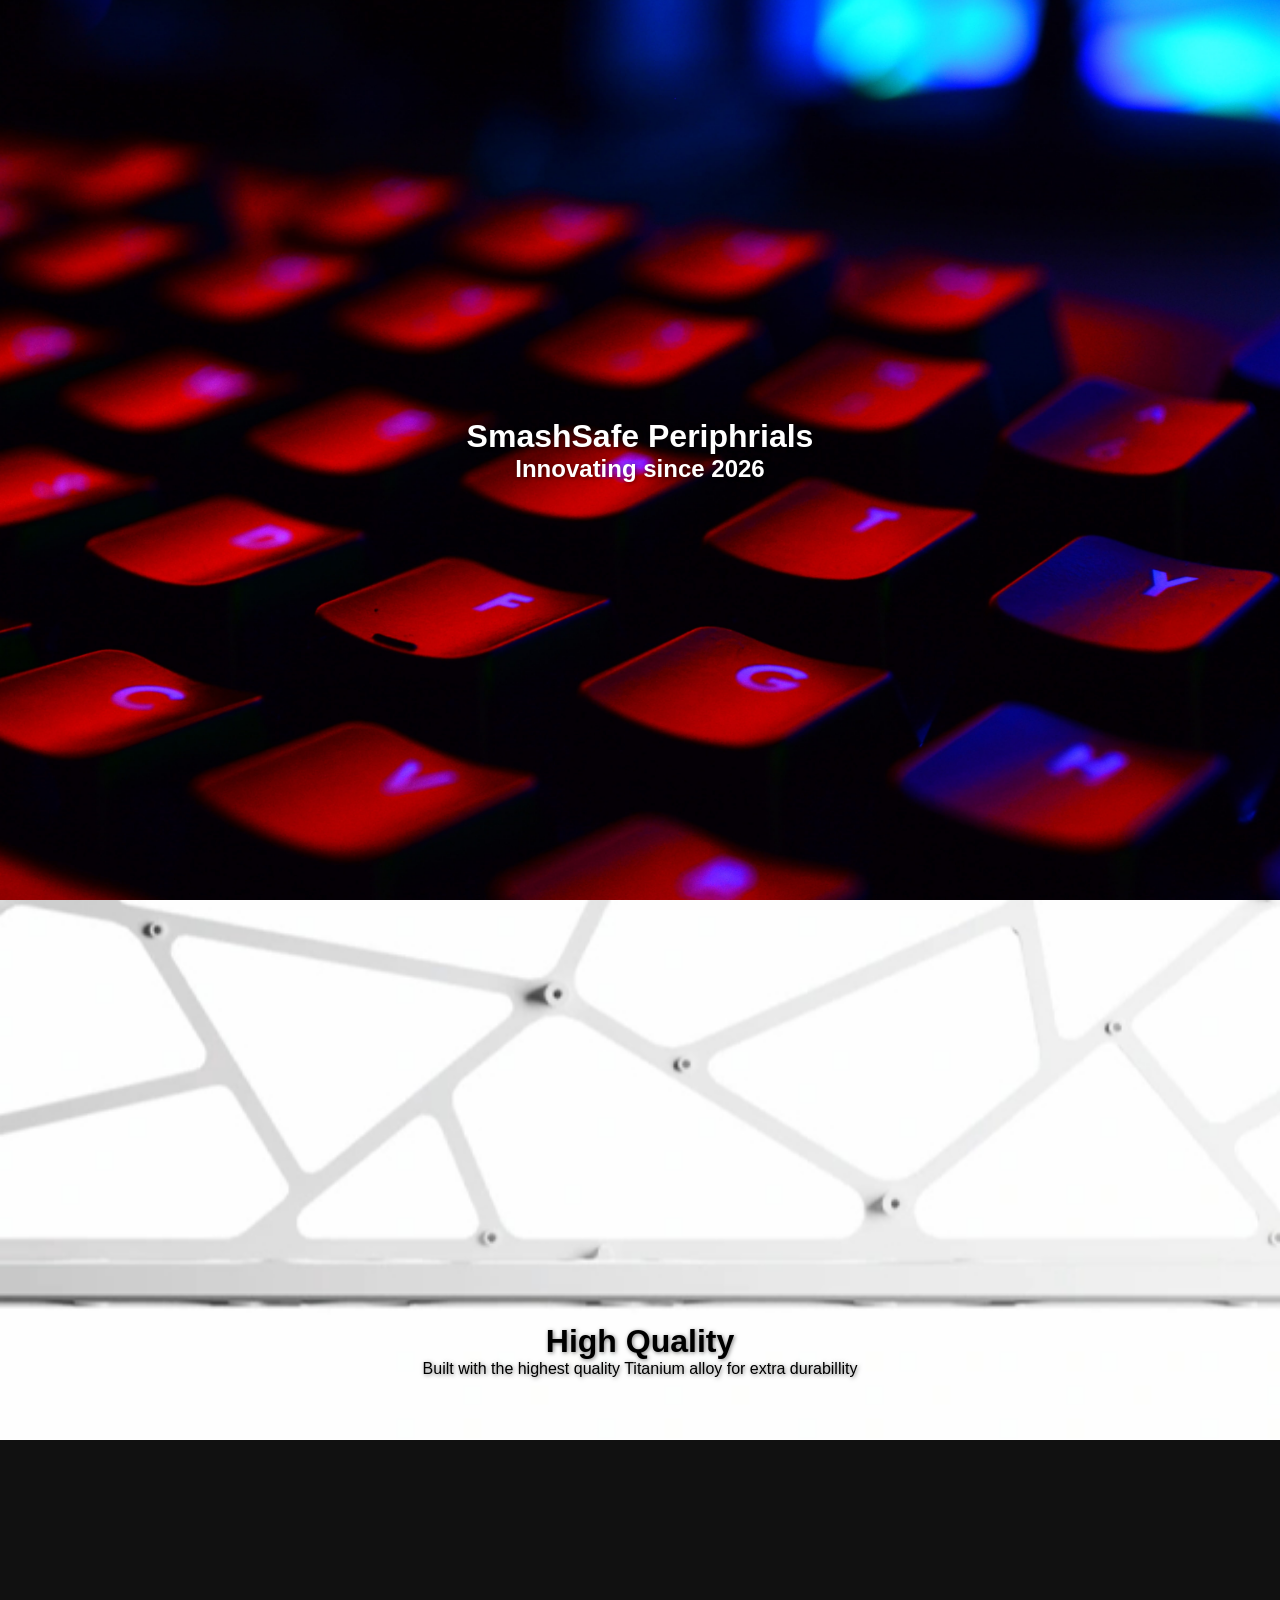
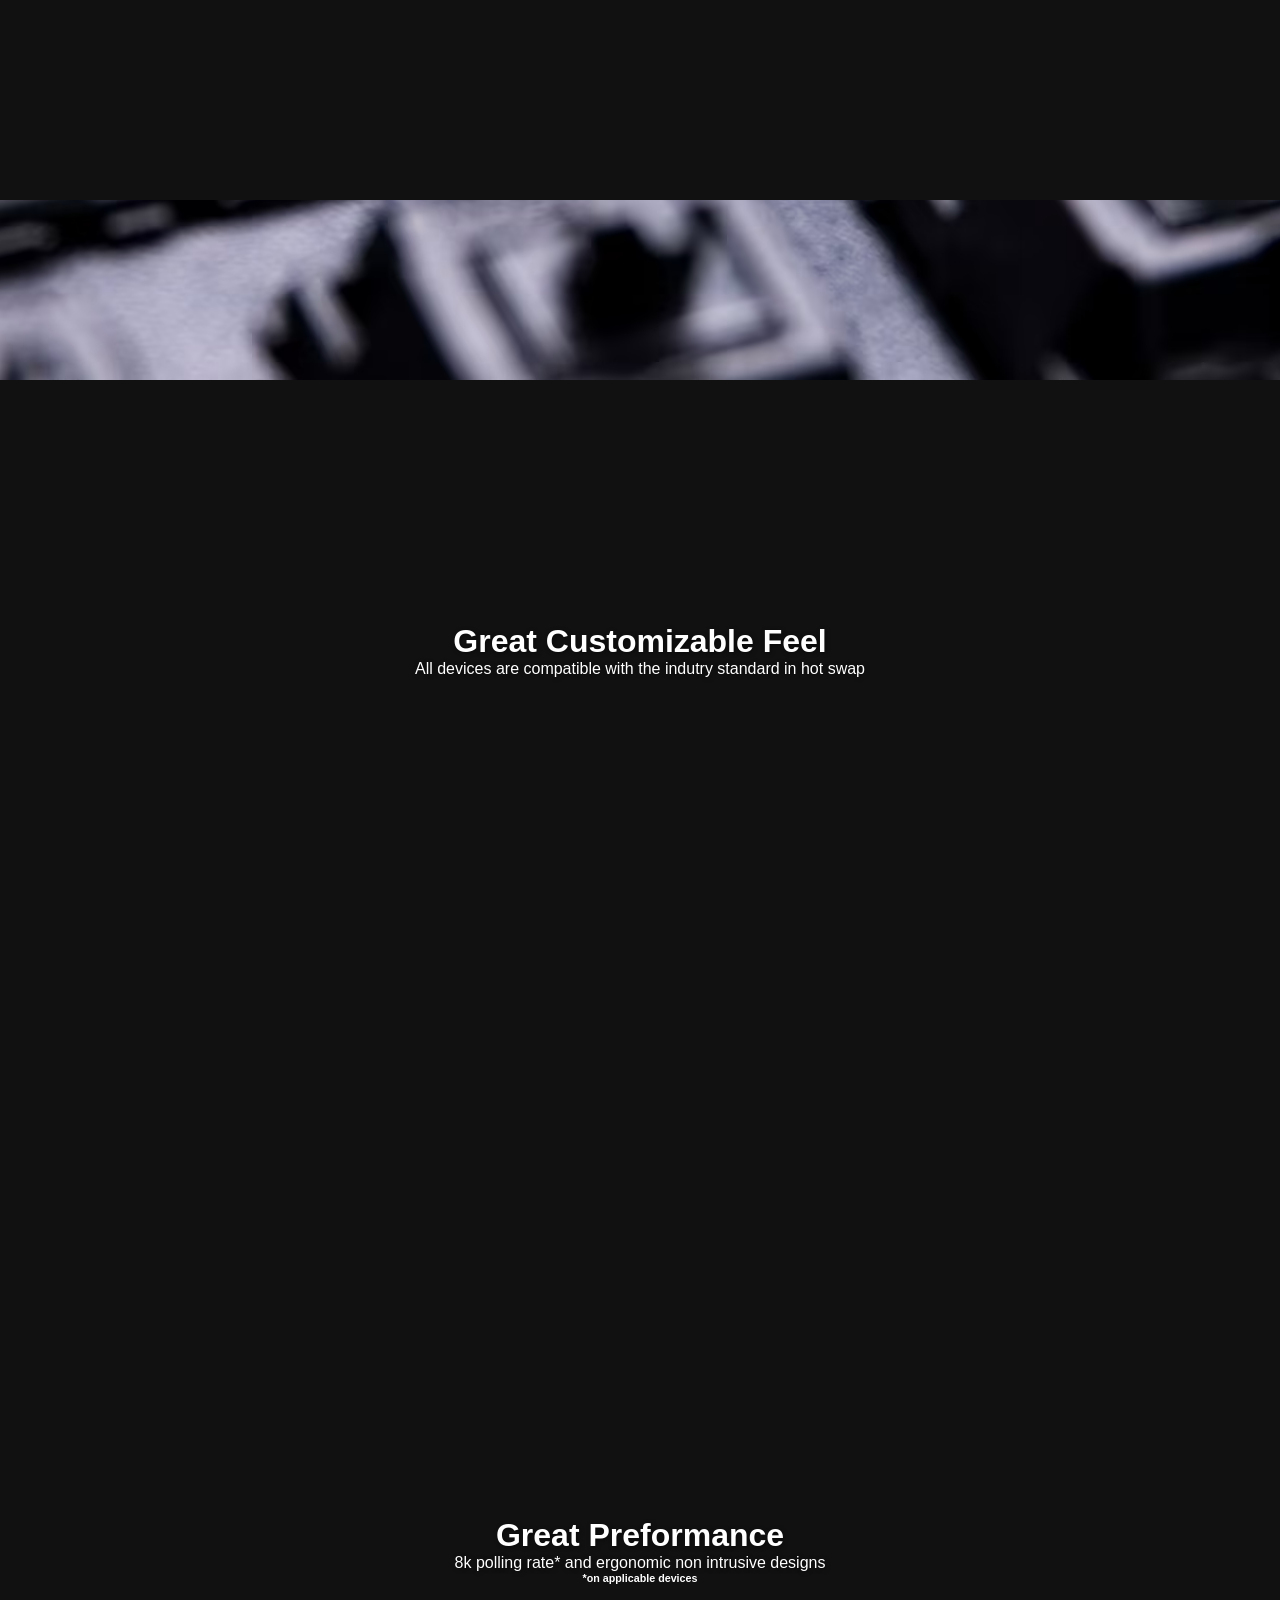
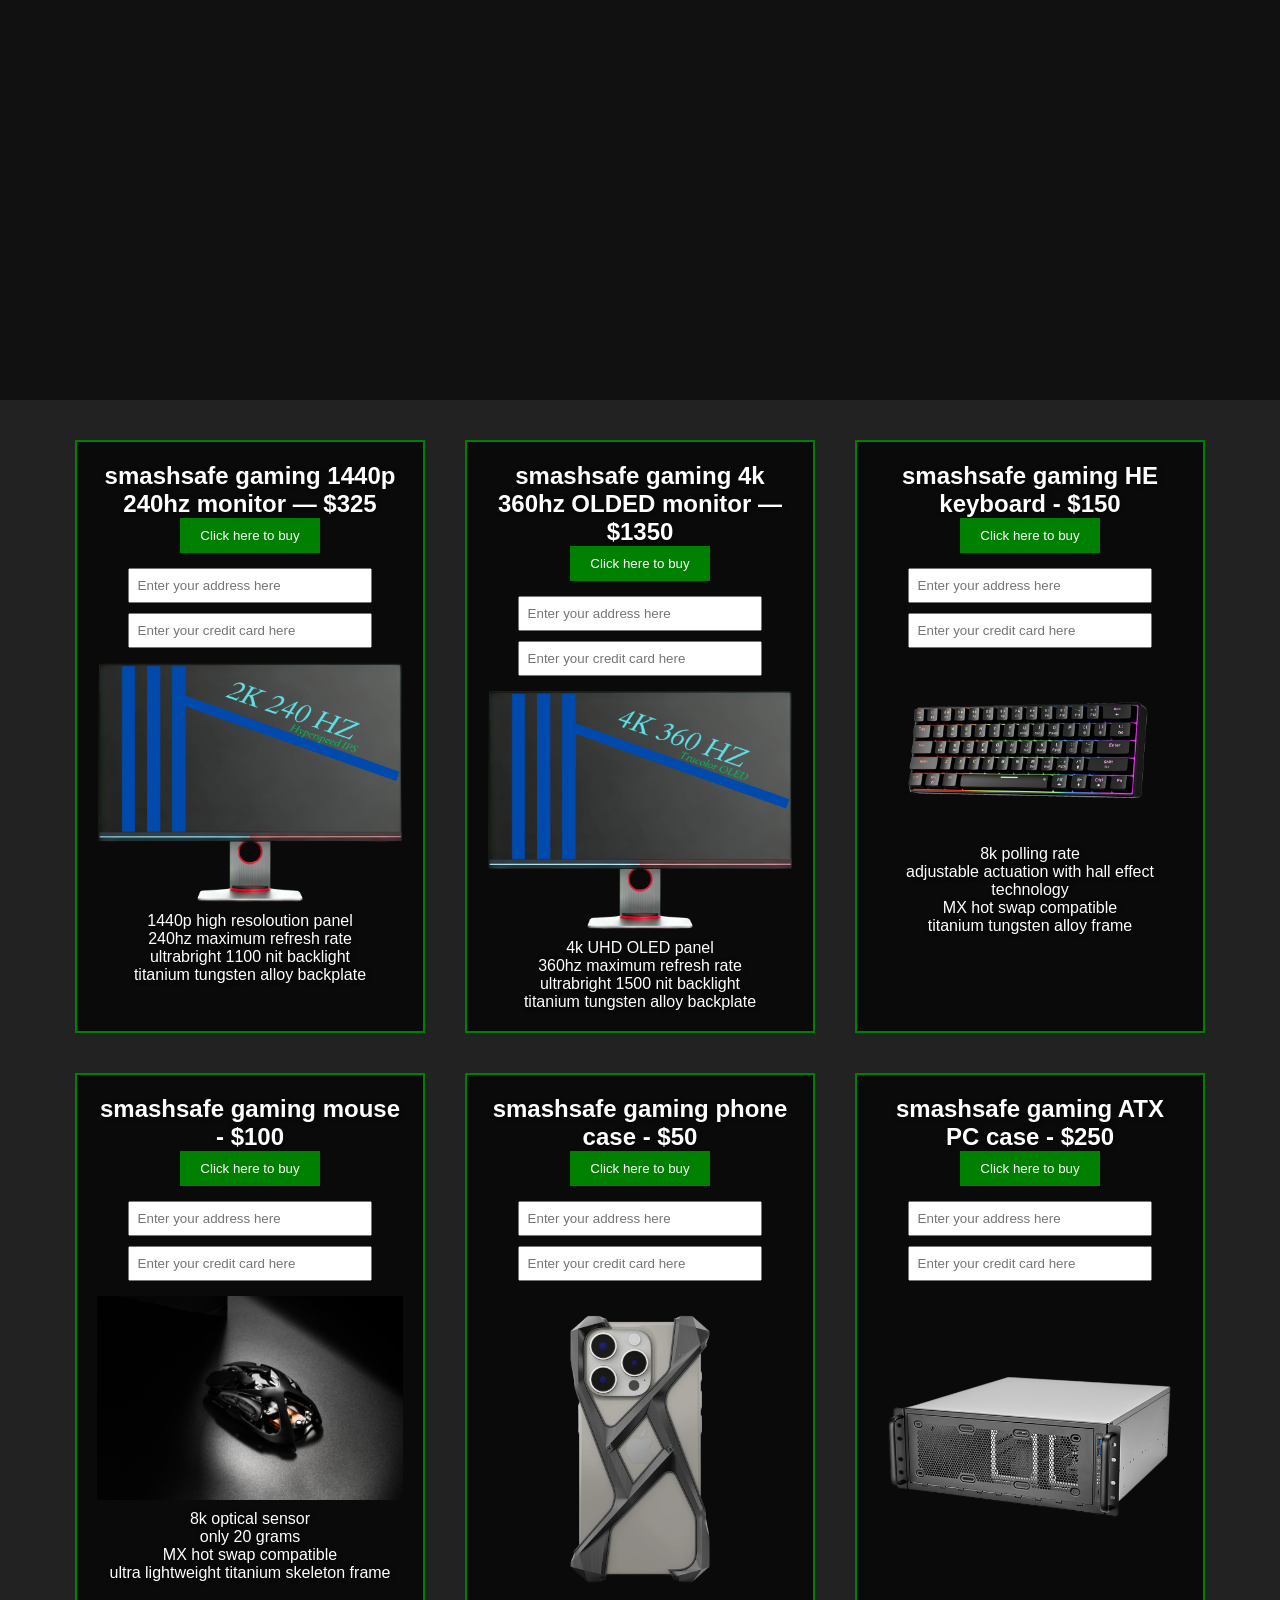
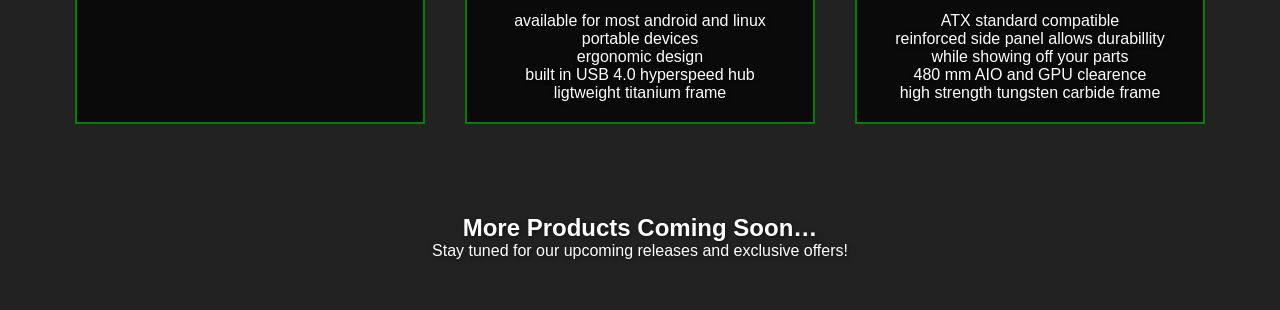
==== index.html @ a25f91a7 "move website to main" ====
<html>
<html lang="en">
<head>
  <meta charset="UTF-8">
  <meta name="viewport" content="width=device-width, initial-scale=1.0">
  <title>SmashSafe Periphrials</title>
  <link rel="stylesheet" href="stylesheet.css">
</head>
<body>

  <!-- Intro Section -->
  <div class="parallax bg1" data-speed="0.4">
    <h1>SmashSafe Periphrials</h1>
    <h2>Innovating since 2026</h2>
  </div>

  <!-- Middle Parallax Layer -->
  <div class="parallax bg2" data-speed="0.4">
    <h1 class="speed">High Quality</h1>
    <p class="speed">Built with the highest quality Titanium alloy for extra durabillity</p>
  </div>
  <div class="parallax bg3" data-speed="0.4">
    <h1 class="green">Great Customizable Feel</h1>
    <p class="green">All devices are compatible with the indutry standard in hot swap</p>
  </div>
  <div class="parallax bg4" data-speed="0.4">
    <h1 class="green">Great Preformance</h1>
    <p class="green">8k polling rate* and ergonomic non intrusive designs</p>
    <h6 class="green">*on applicable devices</h6>
  </div>

  <!-- Product Cards Section -->
  <div class="products-wrapper">
    <div class="product">
      <h2>smashsafe gaming 1440p 240hz monitor — $325</h2>
      <a href="#">
        <button>Click here to buy</button>
      </a><br>
      <input type="text" placeholder="Enter your address here"><br>
      <input type="text" placeholder="Enter your credit card here"><br>
      <img src="e0f89d12-fa2e-4b6e-a934-bc57de005247 (1).png" alt="monitor">
      <p>
        1440p high resoloution panel<br>
        240hz maximum refresh rate<br>
        ultrabright 1100 nit backlight<br>
        titanium tungsten alloy backplate
      </p>
    </div>

    <div class="product">
      <h2>smashsafe gaming 4k 360hz OLDED monitor — $1350</h2>
      <a href="#">
        <button>Click here to buy</button>
      </a><br>
      <input type="text" placeholder="Enter your address here"><br>
      <input type="text" placeholder="Enter your credit card here"><br>
      <img src="69695d6b-9a89-4113-b863-29df732ec796.png" alt="monitor">
      <p>
        4k UHD OLED panel<br>
        360hz maximum refresh rate<br>
        ultrabright 1500 nit backlight<br>
        titanium tungsten alloy backplate
      </p>
    </div>

    <div class="product">
      <h2>smashsafe gaming HE keyboard - $150</h2>
      <a href="#">
        <button>Click here to buy</button>
      </a><br>
      <input type="text" placeholder="Enter your address here"><br>
      <input type="text" placeholder="Enter your credit card here"><br>
      <img src="6575791d-fb83-4ca2-a5b5-edda501654f2.png" alt="keyboard">
      <p>
        8k polling rate<br>
        adjustable actuation with hall effect technology<br>
        MX hot swap compatible<br>
        titanium tungsten alloy frame
      </p>
    </div>
    <div class="product">
      <h2>smashsafe gaming mouse - $100</h2>
      <a href="#">
        <button>Click here to buy</button>
      </a><br>
      <input type="text" placeholder="Enter your address here"><br>
      <input type="text" placeholder="Enter your credit card here"><br>
      <img src="am-infinity-mouse_7.webp" alt="mouse">
      <p>
        8k optical sensor<br>
        only 20 grams<br>
        MX hot swap compatible<br>
        ultra lightweight titanium skeleton frame
      </p>
    </div>
    <div class="product">
      <h2>smashsafe gaming phone case - $50</h2>
      <a href="#">
        <button>Click here to buy</button>
      </a><br>
      <input type="text" placeholder="Enter your address here"><br>
      <input type="text" placeholder="Enter your credit card here"><br>
      <img src="777d0276-b127-4242-a1ee-704e768fcf4b.png" alt="phone case">
      <p>
        available for most android and linux portable devices<br>
        ergonomic design<br>
        built in USB 4.0 hyperspeed hub<br>
        ligtweight titanium frame
      </p>
    </div>
    <div class="product">
      <h2>smashsafe gaming ATX PC case - $250</h2>
      <a href="#">
        <button>Click here to buy</button>
      </a><br>
      <input type="text" placeholder="Enter your address here"><br>
      <input type="text" placeholder="Enter your credit card here"><br>
      <img src="8b530ed6-d1a0-4854-b948-4233c92fcc36.png" alt="pc case">
      <p>
        ATX standard compatible<br>
        reinforced side panel allows durabillity while showing off your parts<br>
        480 mm AIO and GPU clearence<br>
        high strength tungsten carbide frame
      </p>
    </div>
  </div>

  <!-- Extra Content Section -->
  <div class="content">
    <h2>More Products Coming Soon…</h2>
    <p>Stay tuned for our upcoming releases and exclusive offers!</p>
  </div>


  <script>
    // True parallax scroll effect
    const parallaxSections = document.querySelectorAll('.parallax');

    window.addEventListener('scroll', () => {
      const scrollTop = window.pageYOffset;

      parallaxSections.forEach(section => {
        // Read speed from data-speed attribute
        const speed = parseFloat(section.dataset.speed);
        // Distance scrolled relative to top of the section
        const offsetTop = section.offsetTop;
        const yPos = (scrollTop - offsetTop) * speed;

        section.style.backgroundPosition = `center ${yPos}px`;
      });
    });
  </script>
</body>
</html>
---- stylesheet.css ----
* {
  margin: 0;
  padding: 0;
  box-sizing: border-box;
}

body {
  font-family: Arial, sans-serif;
  color: white;
  background: #111;
  text-align: center;
}
    
.speed{
  color: black;
}
.green{
  color: white;
}

h1, h2, h3, p {
  text-shadow: 1px 1px 4px rgba(0,0,0,0.5);
}

/* Parallax sections (we will animate background-position with JS) */
.parallax {
  height: 100vh;
  background-size: cover;
  background-repeat: no-repeat;
  background-position: center 0;
  display: flex;
  justify-content: center;
  align-items: center;
  flex-direction: column;
}

.bg1 {
  background-image: url('piqsels.com-id-fepkk.jpg');
}
.bg2 {
  background-image: url('60.webp');
}
.bg3 {
  background-image: url('hotswap-DSC04818_qsrsrv_lnp7ni.avif');
}
.bg4{
    background-image: url('polling_rate_9184aae8-fa2e-46e7-a3bf-3e341dbf48ae.webp')
}

   

/* Product boxes */
.products-wrapper {
    display: flex;
    flex-wrap: wrap;
    justify-content: center;
    padding: 20px;
    background: #222;
}

.product {
    background: rgba(0,0,0,0.7);
    border: 2px solid green;
    padding: 20px;
    margin: 20px;
    max-width: 350px;
    text-align: center;
    flex: 1 1 300px;
}

.product img {
    width: 100%;
    height: auto;
    margin: 10px 0;
}

input {
    padding: 8px;
    margin: 5px 0;
    width: 80%;
}

button {
    background: green;
    color: white;
    padding: 10px 20px;
    border: none;
    cursor: pointer;
    margin-bottom: 10px;
}

button:hover {
    background: #0a0;
}

/* Normal content section */
.content {
    background: #222;
    padding: 50px 20px;
}
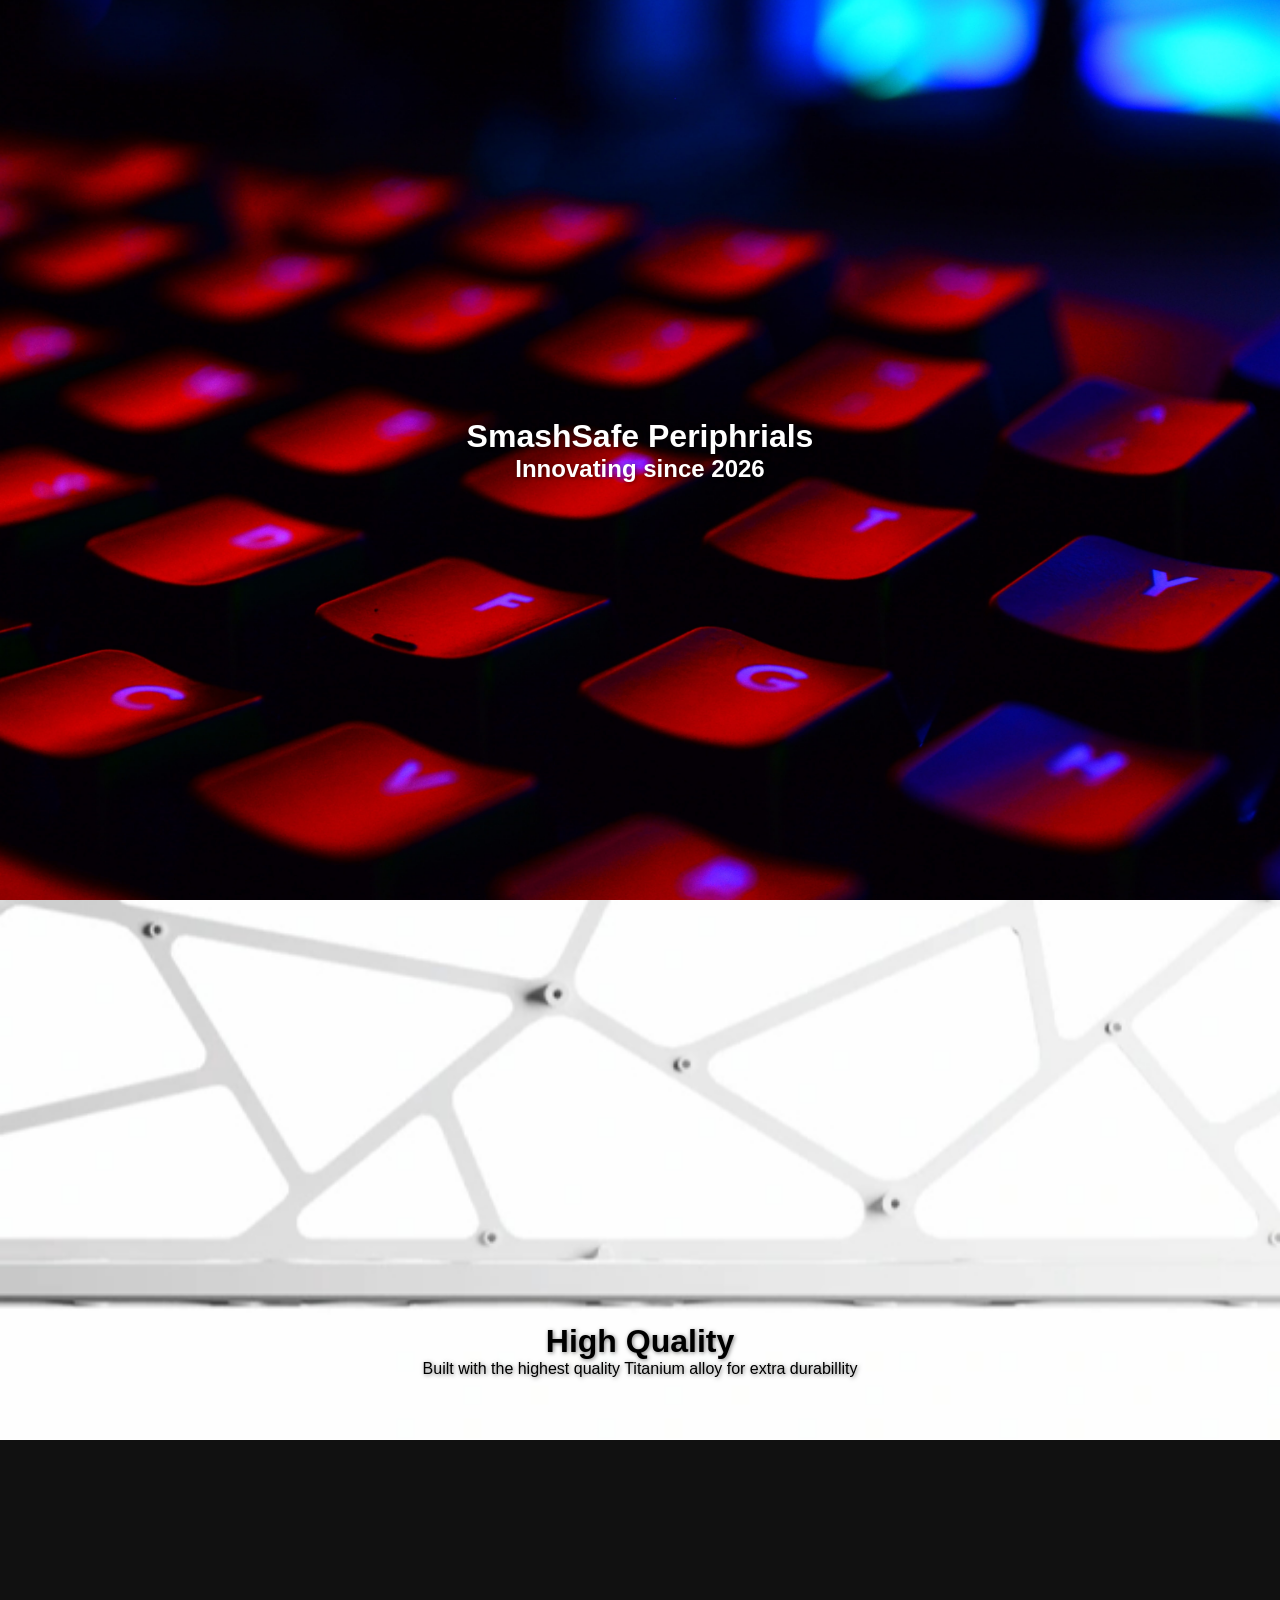
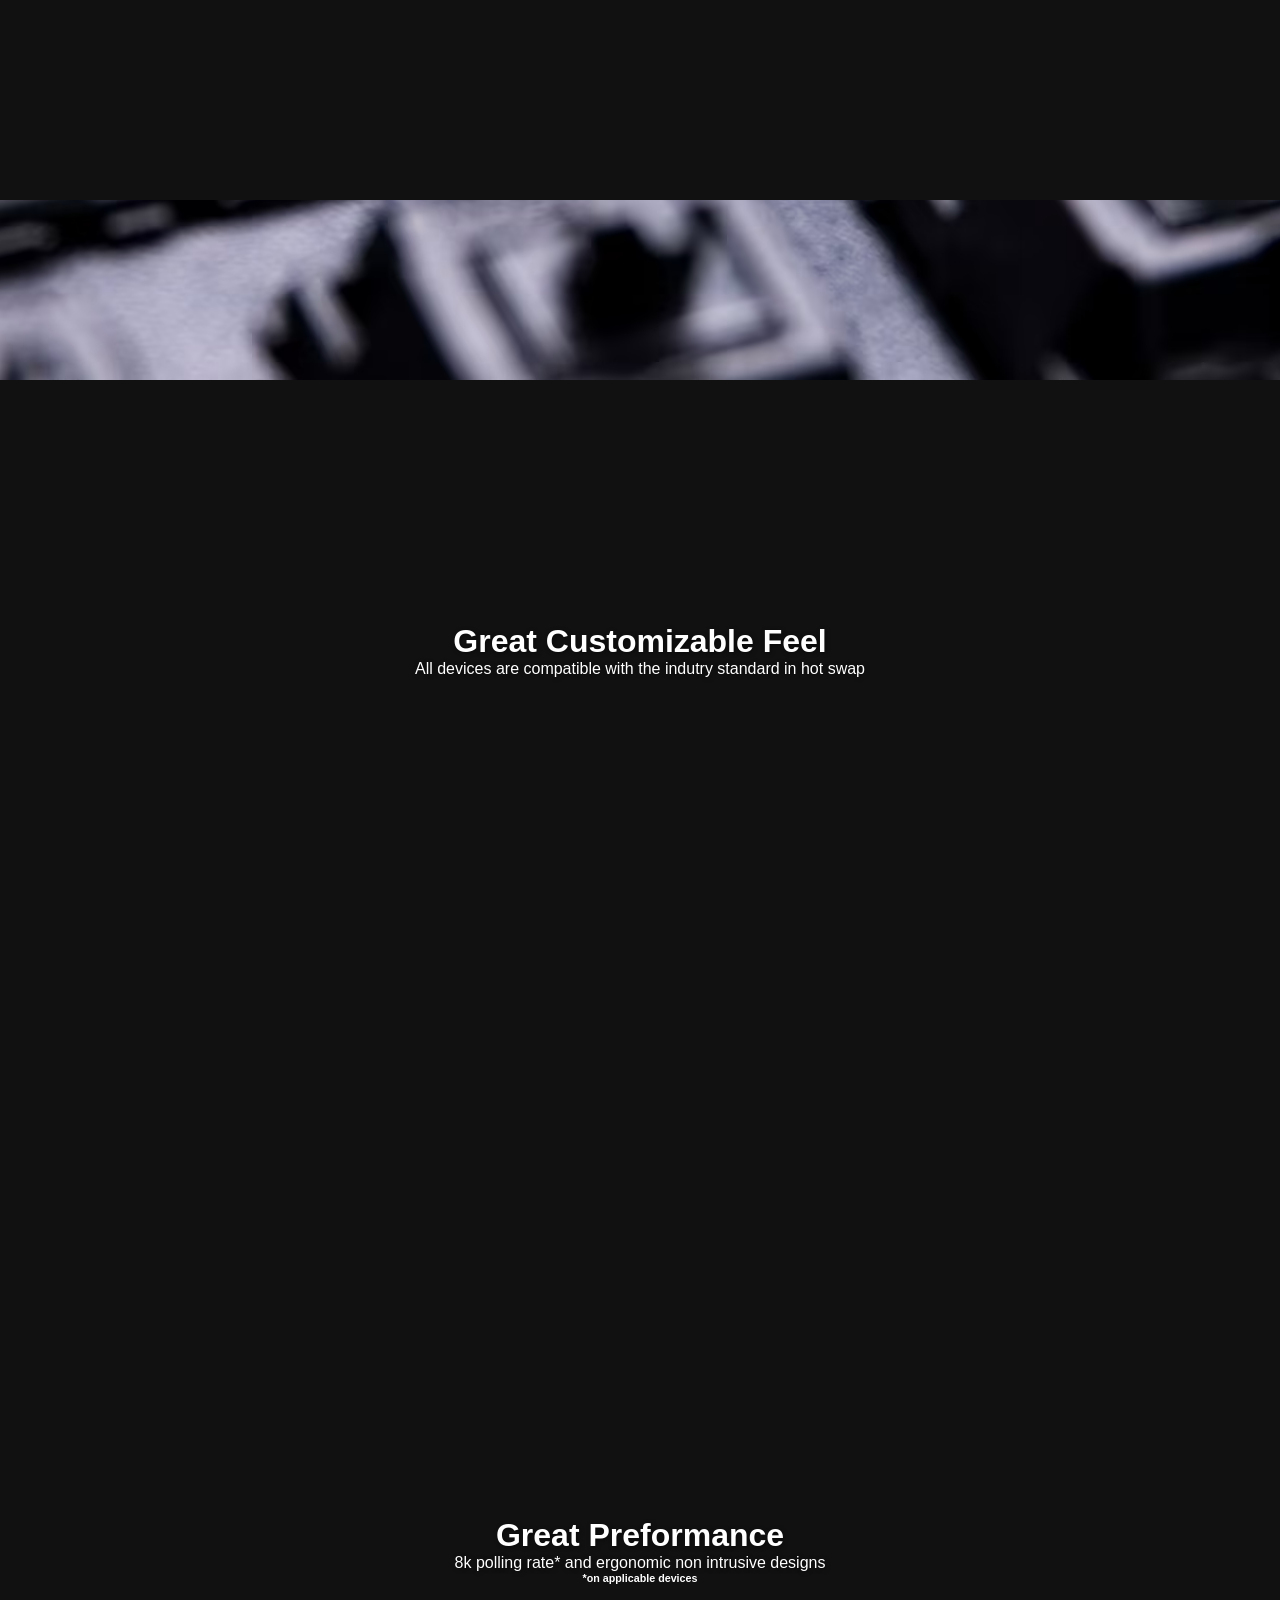
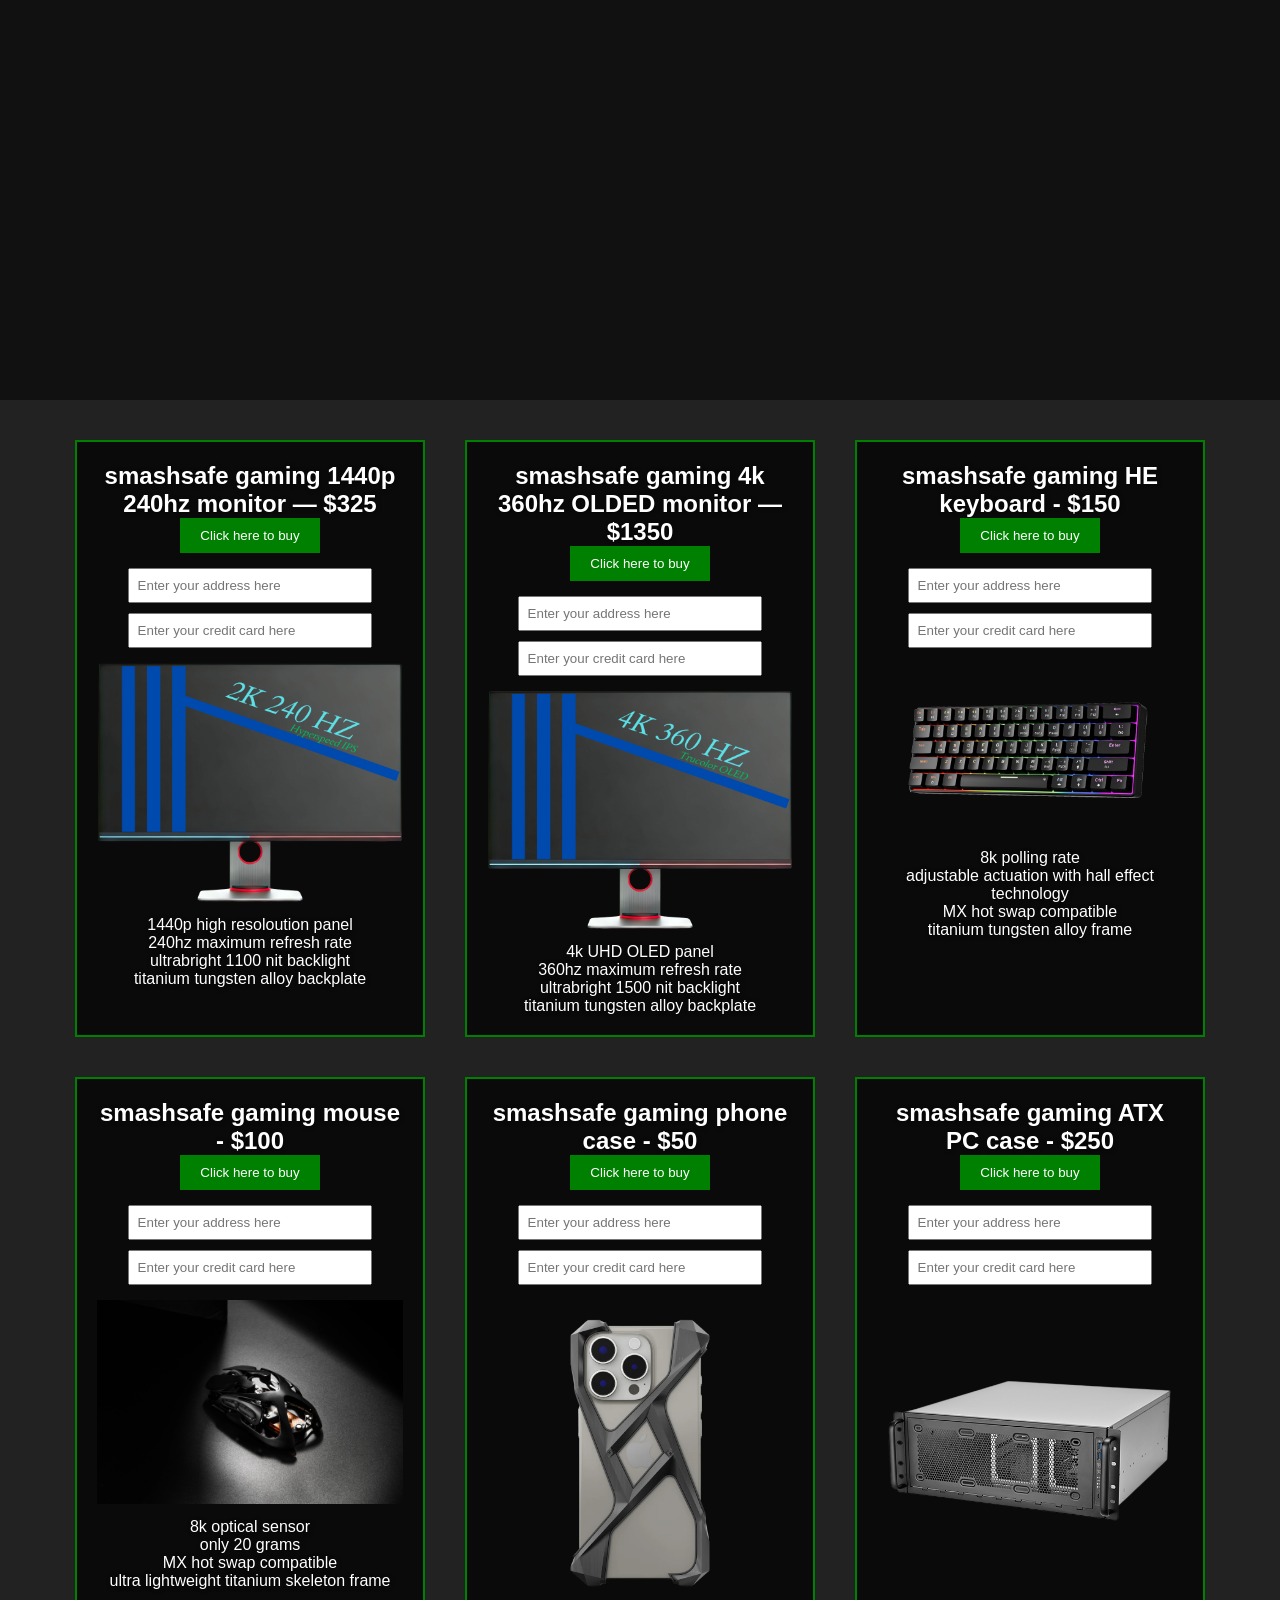
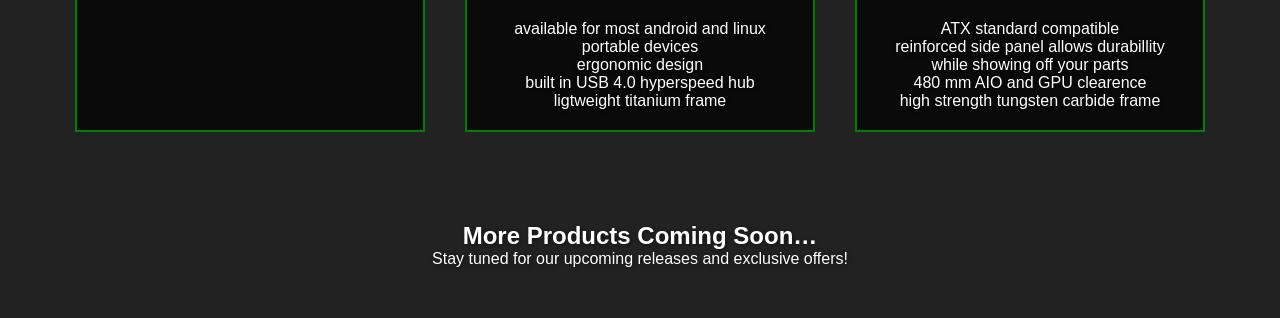
==== commit a735c5d4: "Co-authored-by: amairica <amairica@users.noreply.github.com>" ====
--- a/index.html
+++ b/index.html
@@ -1,4 +1,4 @@
-<html>
+<!DOCTYPE html>
 <html lang="en">
 <head>
   <meta charset="UTF-8">
@@ -7,7 +7,7 @@
   <link rel="stylesheet" href="stylesheet.css">
 </head>
 <body>
-
+  <!-- hello -->
   <!-- Intro Section -->
   <div class="parallax bg1" data-speed="0.4">
     <h1>SmashSafe Periphrials</h1>
@@ -29,101 +29,104 @@
     <h6 class="green">*on applicable devices</h6>
   </div>
 
-  <!-- Product Cards Section -->
   <div class="products-wrapper">
     <div class="product">
       <h2>smashsafe gaming 1440p 240hz monitor — $325</h2>
-      <a href="#">
-        <button>Click here to buy</button>
-      </a><br>
-      <input type="text" placeholder="Enter your address here"><br>
-      <input type="text" placeholder="Enter your credit card here"><br>
-      <img src="e0f89d12-fa2e-4b6e-a934-bc57de005247 (1).png" alt="monitor">
-      <p>
+      <a href="purchase.html?product=1440p-monitor&price=325">
+       <button>Click here to buy</button>
+    </a><br>
+    <input type="text" placeholder="Enter your address here"><br>
+    <input type="text" placeholder="Enter your credit card here"><br>
+    <img src="e0f89d12-fa2e-4b6e-a934-bc57de005247 (1).png" alt="monitor">
+    <p>
         1440p high resoloution panel<br>
         240hz maximum refresh rate<br>
         ultrabright 1100 nit backlight<br>
         titanium tungsten alloy backplate
       </p>
-    </div>
+  </div>
 
-    <div class="product">
-      <h2>smashsafe gaming 4k 360hz OLDED monitor — $1350</h2>
-      <a href="#">
-        <button>Click here to buy</button>
-      </a><br>
-      <input type="text" placeholder="Enter your address here"><br>
-      <input type="text" placeholder="Enter your credit card here"><br>
-      <img src="69695d6b-9a89-4113-b863-29df732ec796.png" alt="monitor">
-      <p>
-        4k UHD OLED panel<br>
-        360hz maximum refresh rate<br>
-        ultrabright 1500 nit backlight<br>
-        titanium tungsten alloy backplate
-      </p>
-    </div>
+  <div class="product">
+    <h2>smashsafe gaming 4k 360hz OLDED monitor — $1350</h2>
+    <a href="purchase.html?product=4k-oled&price=1350">
+      <button>Click here to buy</button>
+    </a><br>
+    <input type="text" placeholder="Enter your address here"><br>
+    <input type="text" placeholder="Enter your credit card here"><br>
+    <img src="69695d6b-9a89-4113-b863-29df732ec796.png" alt="monitor">
+    <p>
+      4k UHD OLED panel<br>
+      360hz maximum refresh rate<br>
+      ultrabright 1500 nit backlight<br>
+      titanium tungsten alloy backplate
+    </p>
+  </div>
 
-    <div class="product">
-      <h2>smashsafe gaming HE keyboard - $150</h2>
-      <a href="#">
-        <button>Click here to buy</button>
-      </a><br>
-      <input type="text" placeholder="Enter your address here"><br>
-      <input type="text" placeholder="Enter your credit card here"><br>
-      <img src="6575791d-fb83-4ca2-a5b5-edda501654f2.png" alt="keyboard">
-      <p>
+  <div class="product">
+    <h2>smashsafe gaming HE keyboard - $150</h2>
+    <a href="purchase.html?product=keyboard&price=150">
+      <button>Click here to buy</button>
+    </a><br>
+    <input type="text" placeholder="Enter your address here"><br>
+    <input type="text" placeholder="Enter your credit card here"><br>
+    <img src="6575791d-fb83-4ca2-a5b5-edda501654f2.png" alt="keyboard">
+    <p>
         8k polling rate<br>
         adjustable actuation with hall effect technology<br>
         MX hot swap compatible<br>
         titanium tungsten alloy frame
       </p>
-    </div>
-    <div class="product">
-      <h2>smashsafe gaming mouse - $100</h2>
-      <a href="#">
-        <button>Click here to buy</button>
-      </a><br>
-      <input type="text" placeholder="Enter your address here"><br>
-      <input type="text" placeholder="Enter your credit card here"><br>
-      <img src="am-infinity-mouse_7.webp" alt="mouse">
-      <p>
+  </div>
+
+  <div class="product">
+    <h2>smashsafe gaming mouse - $100</h2>
+    <a href="purchase.html?product=mouse&price=100">
+      <button>Click here to buy</button>
+    </a><br>
+    <input type="text" placeholder="Enter your address here"><br>
+    <input type="text" placeholder="Enter your credit card here"><br>
+    <img src="am-infinity-mouse_7.webp" alt="mouse">
+    <p>
         8k optical sensor<br>
         only 20 grams<br>
         MX hot swap compatible<br>
         ultra lightweight titanium skeleton frame
       </p>
-    </div>
-    <div class="product">
-      <h2>smashsafe gaming phone case - $50</h2>
-      <a href="#">
-        <button>Click here to buy</button>
-      </a><br>
-      <input type="text" placeholder="Enter your address here"><br>
-      <input type="text" placeholder="Enter your credit card here"><br>
-      <img src="777d0276-b127-4242-a1ee-704e768fcf4b.png" alt="phone case">
-      <p>
+  </div>
+
+  <div class="product">
+    <h2>smashsafe gaming phone case - $50</h2>
+    <a href="purchase.html?product=phone-case&price=50">
+      <button>Click here to buy</button>
+    </a><br>
+    <input type="text" placeholder="Enter your address here"><br>
+    <input type="text" placeholder="Enter your credit card here"><br>
+    <img src="777d0276-b127-4242-a1ee-704e768fcf4b.png" alt="phone case">
+    <p>
         available for most android and linux portable devices<br>
         ergonomic design<br>
         built in USB 4.0 hyperspeed hub<br>
         ligtweight titanium frame
       </p>
-    </div>
-    <div class="product">
-      <h2>smashsafe gaming ATX PC case - $250</h2>
-      <a href="#">
-        <button>Click here to buy</button>
-      </a><br>
-      <input type="text" placeholder="Enter your address here"><br>
-      <input type="text" placeholder="Enter your credit card here"><br>
-      <img src="8b530ed6-d1a0-4854-b948-4233c92fcc36.png" alt="pc case">
-      <p>
+  </div>
+
+  <div class="product">
+    <h2>smashsafe gaming ATX PC case - $250</h2>
+    <a href="purchase.html?product=pc-case&price=250">
+      <button>Click here to buy</button>
+    </a><br>
+    <input type="text" placeholder="Enter your address here"><br>
+    <input type="text" placeholder="Enter your credit card here"><br>
+    <img src="8b530ed6-d1a0-4854-b948-4233c92fcc36.png" alt="pc case">
+    <p>
         ATX standard compatible<br>
         reinforced side panel allows durabillity while showing off your parts<br>
         480 mm AIO and GPU clearence<br>
         high strength tungsten carbide frame
       </p>
-    </div>
   </div>
+</div>
+
 
   <!-- Extra Content Section -->
   <div class="content">
@@ -131,18 +134,14 @@
     <p>Stay tuned for our upcoming releases and exclusive offers!</p>
   </div>
 
-
   <script>
-    // True parallax scroll effect
     const parallaxSections = document.querySelectorAll('.parallax');
 
     window.addEventListener('scroll', () => {
       const scrollTop = window.pageYOffset;
 
       parallaxSections.forEach(section => {
-        // Read speed from data-speed attribute
         const speed = parseFloat(section.dataset.speed);
-        // Distance scrolled relative to top of the section
         const offsetTop = section.offsetTop;
         const yPos = (scrollTop - offsetTop) * speed;
 
@@ -151,4 +150,4 @@
     });
   </script>
 </body>
-</html>
+</html>
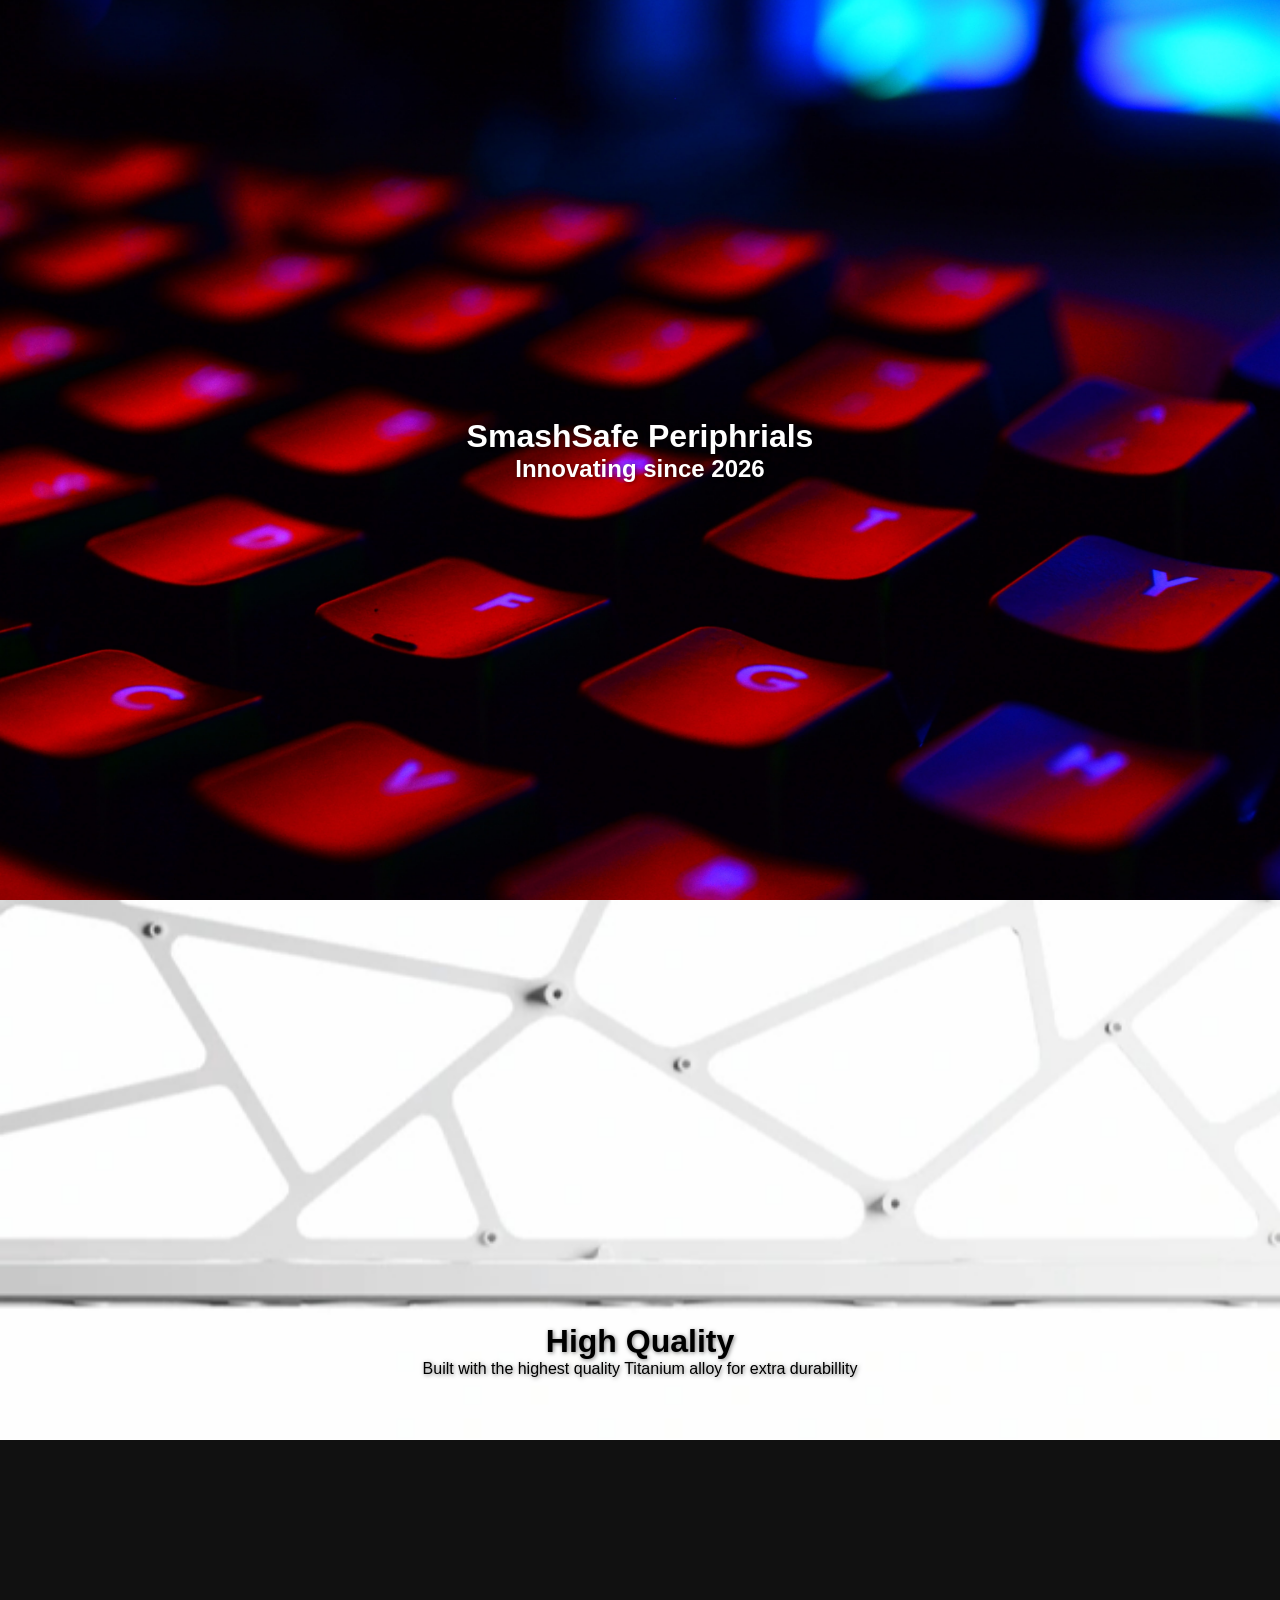
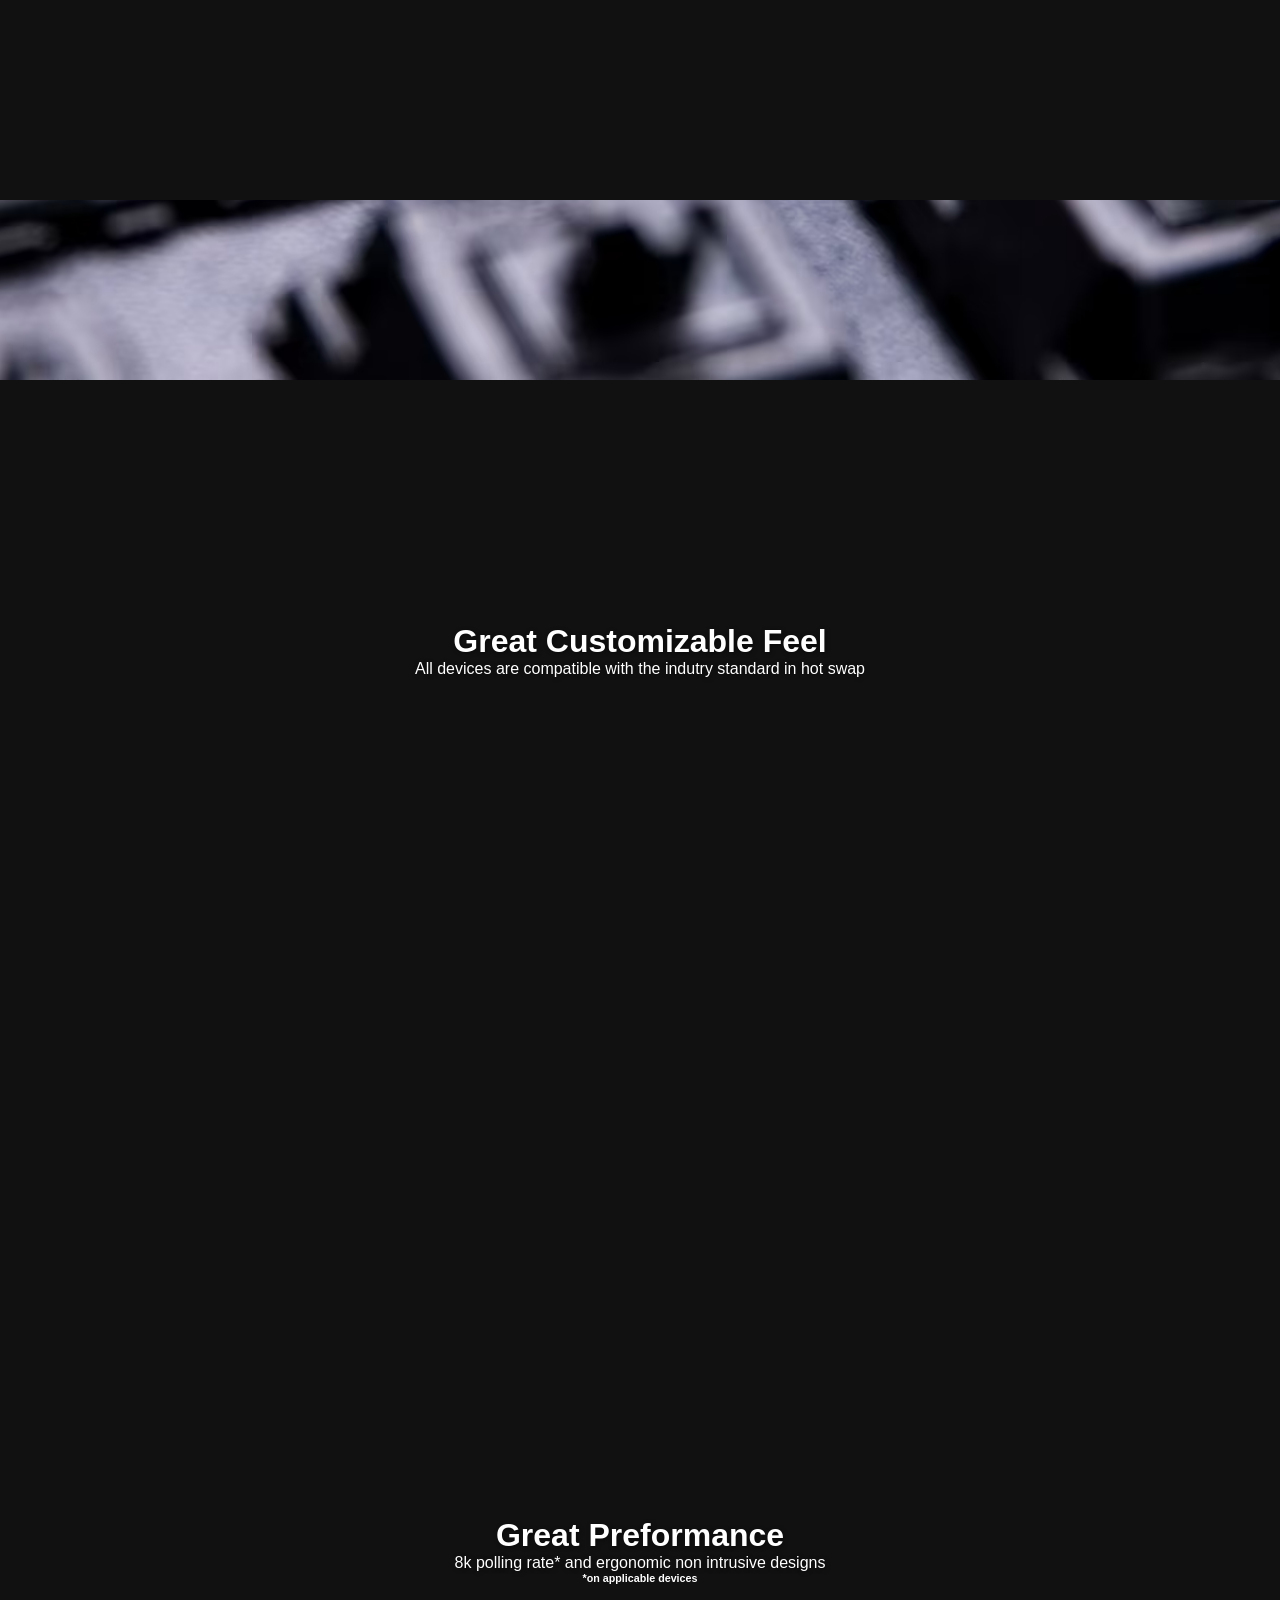
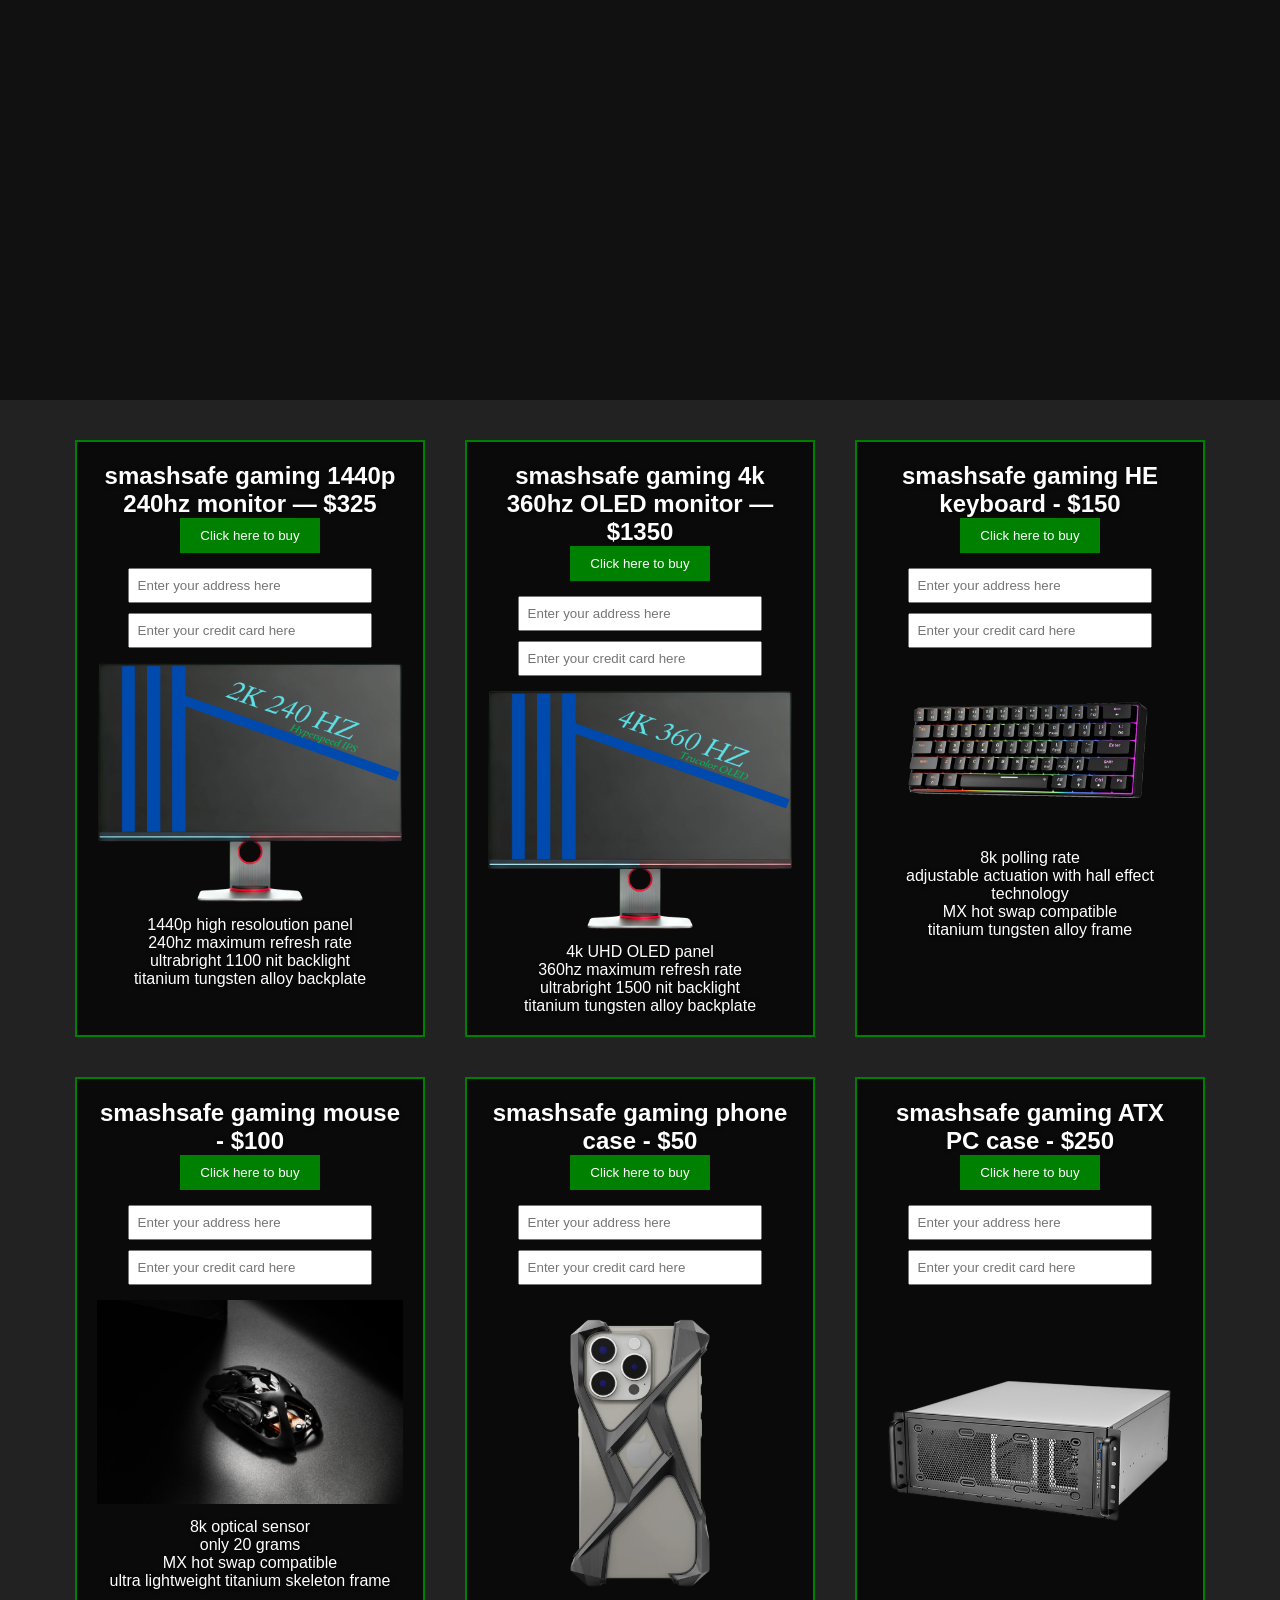
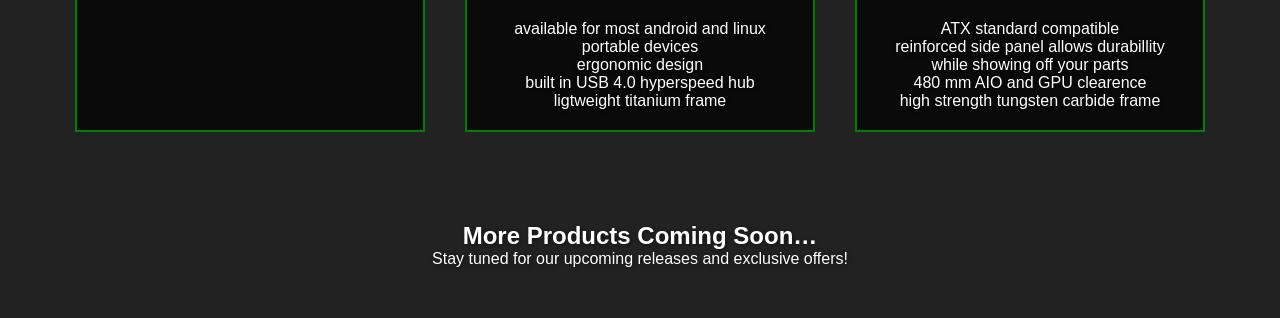
==== commit c37d64ad: "fixed spelling mistake" ====
--- a/index.html
+++ b/index.html
@@ -7,7 +7,7 @@
   <link rel="stylesheet" href="stylesheet.css">
 </head>
 <body>
-  <!-- hello -->
+  <!-- hello  -->
   <!-- Intro Section -->
   <div class="parallax bg1" data-speed="0.4">
     <h1>SmashSafe Periphrials</h1>
@@ -47,7 +47,7 @@
   </div>
 
   <div class="product">
-    <h2>smashsafe gaming 4k 360hz OLDED monitor — $1350</h2>
+    <h2>smashsafe gaming 4k 360hz OLED monitor — $1350</h2>
     <a href="purchase.html?product=4k-oled&price=1350">
       <button>Click here to buy</button>
     </a><br>
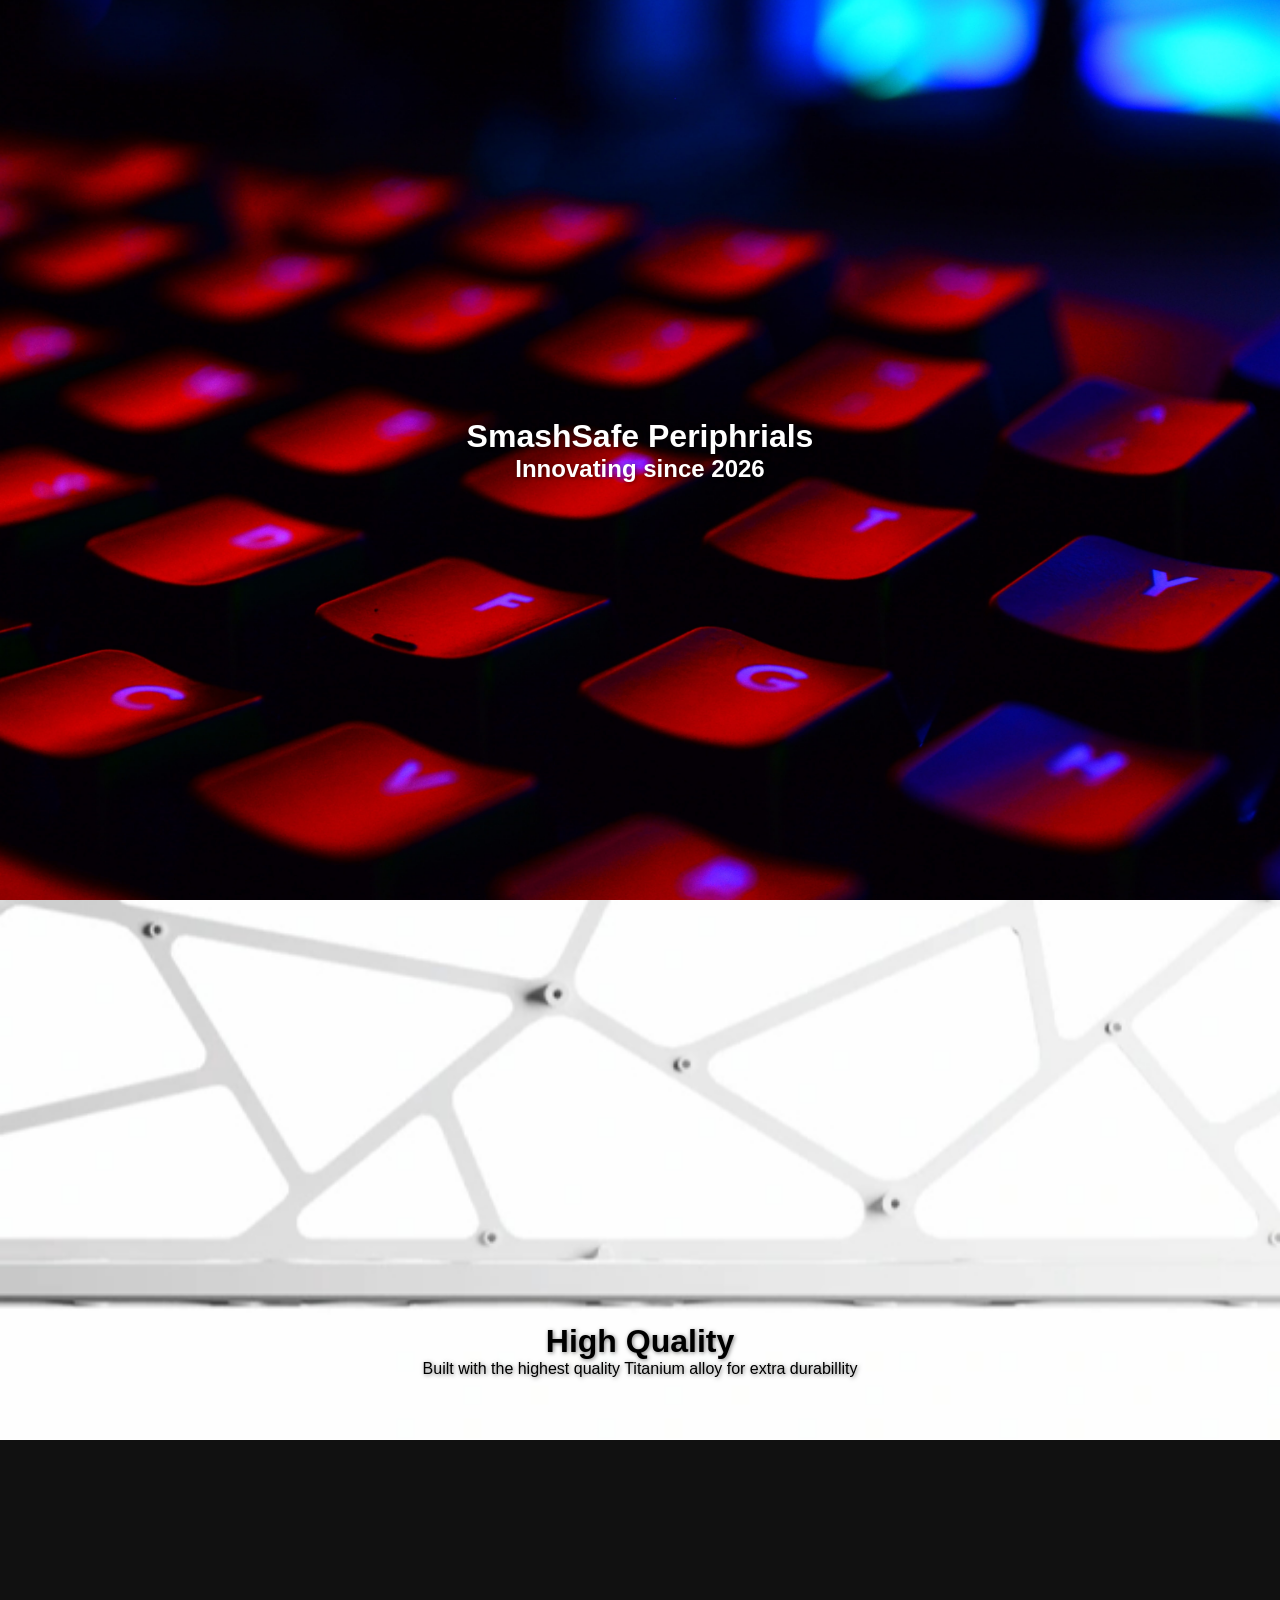
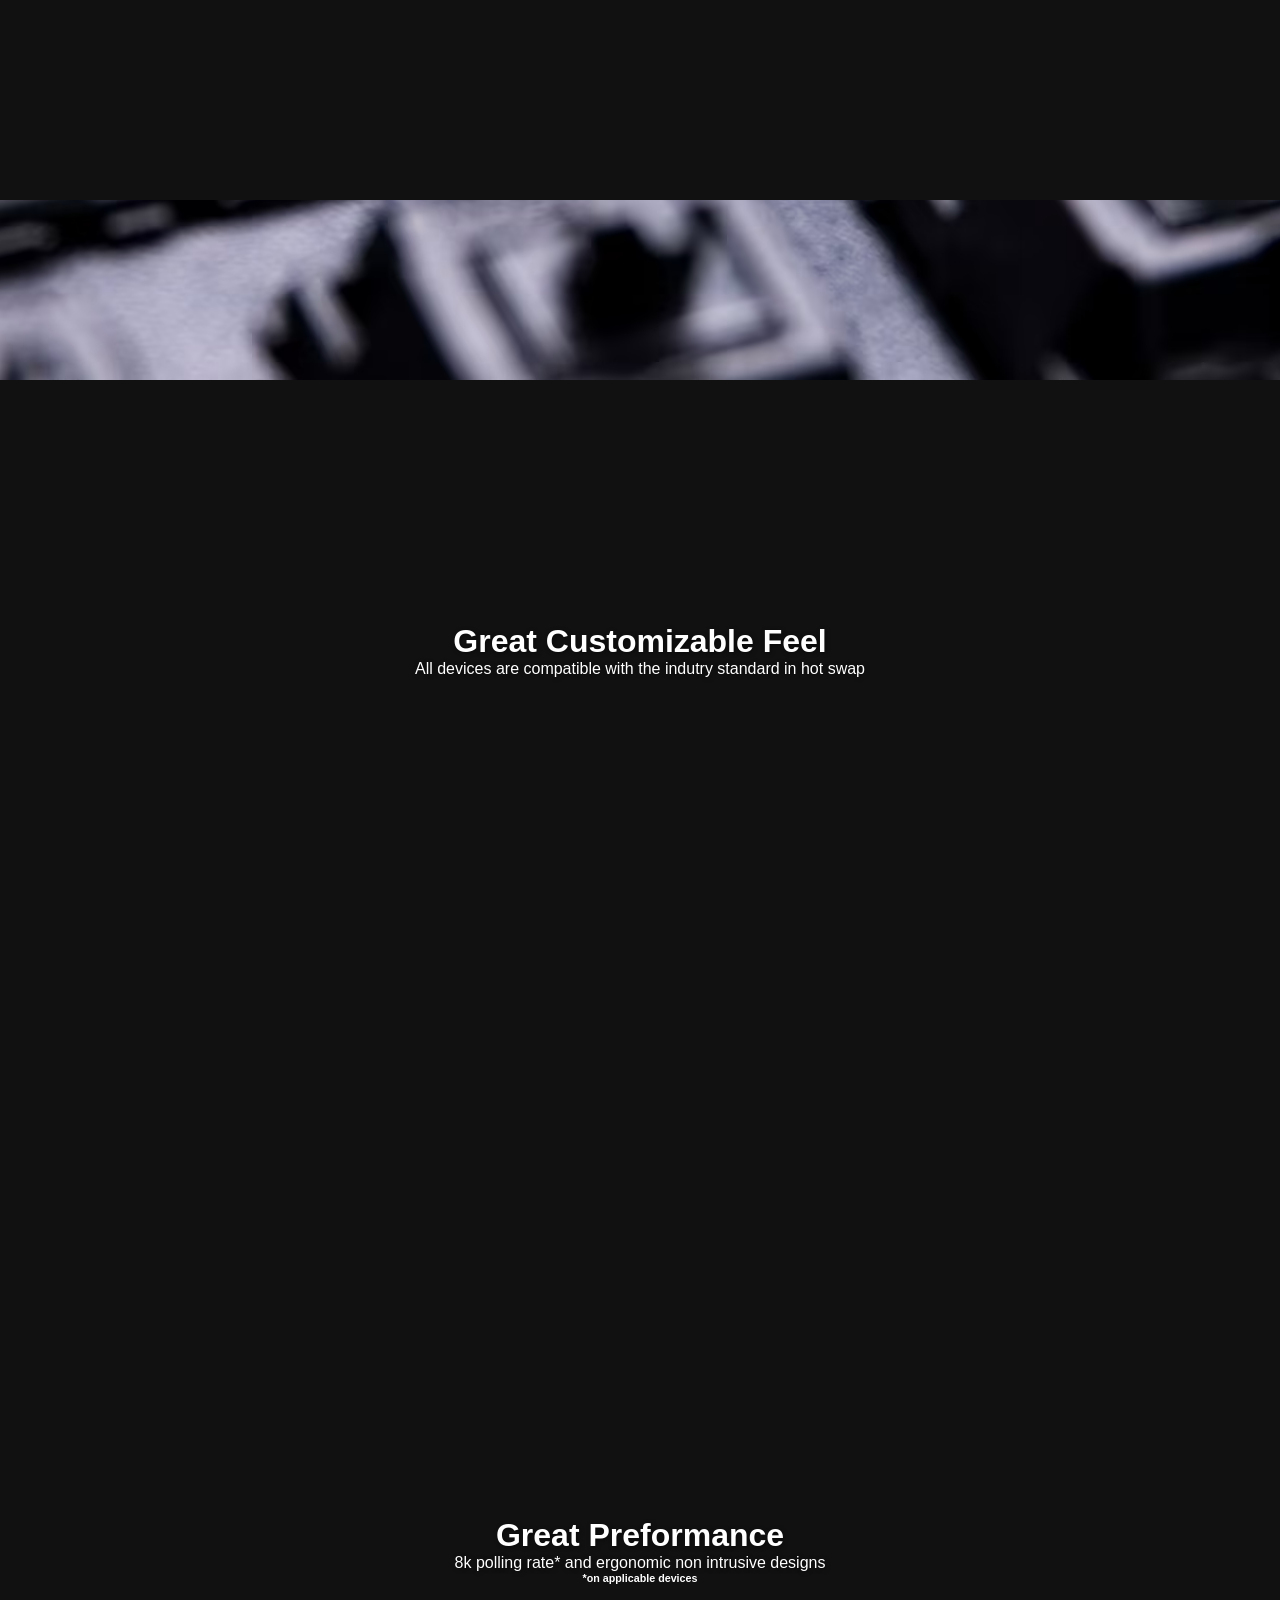
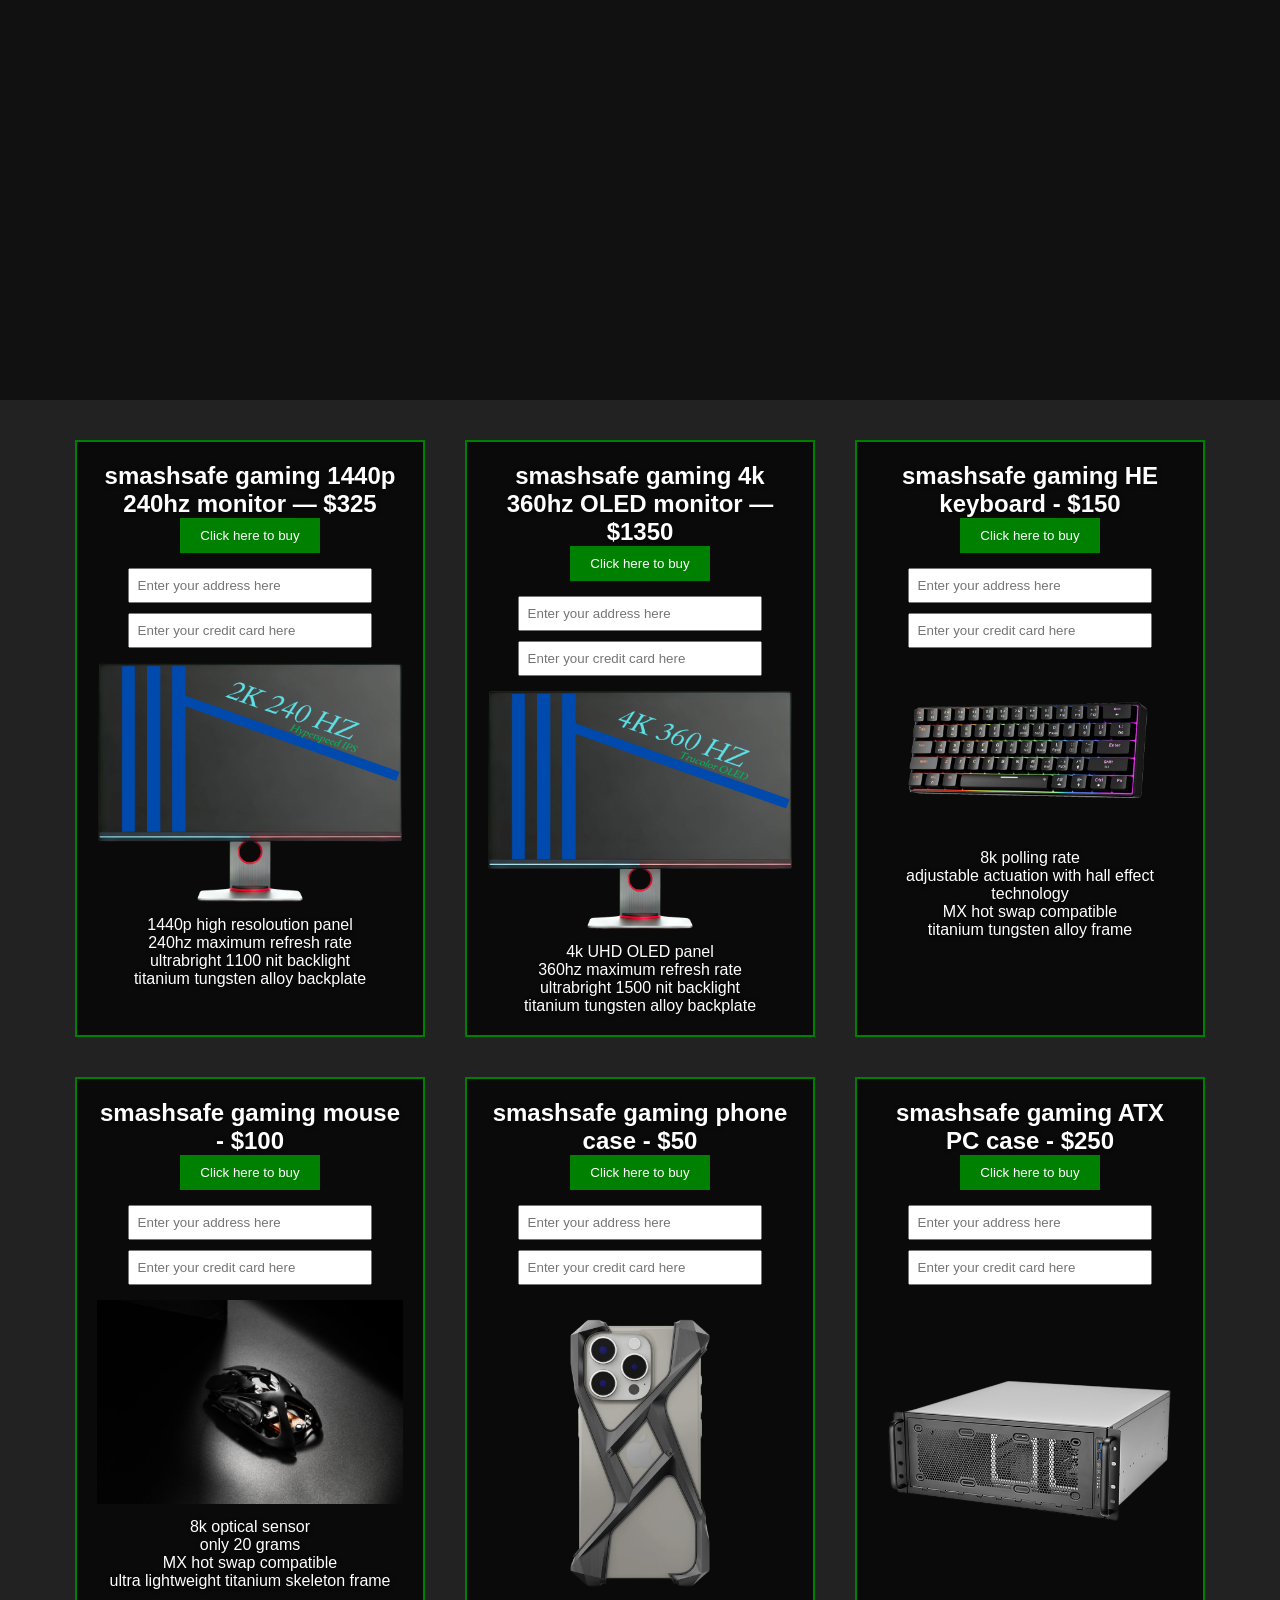
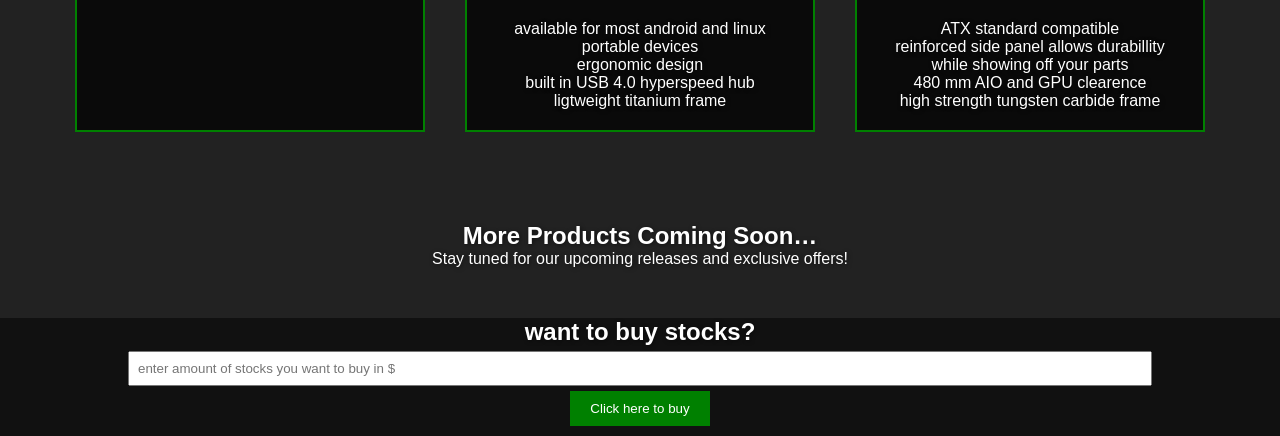
==== commit f7e64876: "add stocks buyer" ====
--- a/index.html
+++ b/index.html
@@ -5,6 +5,7 @@
   <meta name="viewport" content="width=device-width, initial-scale=1.0">
   <title>SmashSafe Periphrials</title>
   <link rel="stylesheet" href="stylesheet.css">
+  <link rel="icon" type="image/png" href="logo.png">
 </head>
 <body>
   <!-- hello  -->
@@ -127,7 +128,6 @@
   </div>
 </div>
 
-
   <!-- Extra Content Section -->
   <div class="content">
     <h2>More Products Coming Soon…</h2>
@@ -149,5 +149,23 @@
       });
     });
   </script>
+
+  <h2>want to buy stocks?</h2>
+  <input type="text" placeholder="enter amount of stocks you want to buy in $"><br>
+  <a href="purchase.html?product=stocks&price=cost of stocks">
+    <button>Click here to buy</button>
+  </a><br>
+
+  <!-- ADDED QUESCODED SCRIPT (ONLY CHANGE) -->
+  <script>
+    const stockInput = document.querySelector('input[placeholder="enter amount of stocks you want to buy in $"]');
+    const stockLink = document.querySelector('a[href*="stocks"]');
+
+    stockInput.addEventListener('input', () => {
+      const value = parseFloat(stockInput.value || 0);
+      stockLink.href = `purchase.html?product=stocks&price=${value}`;
+    });
+  </script>
+
 </body>
 </html>
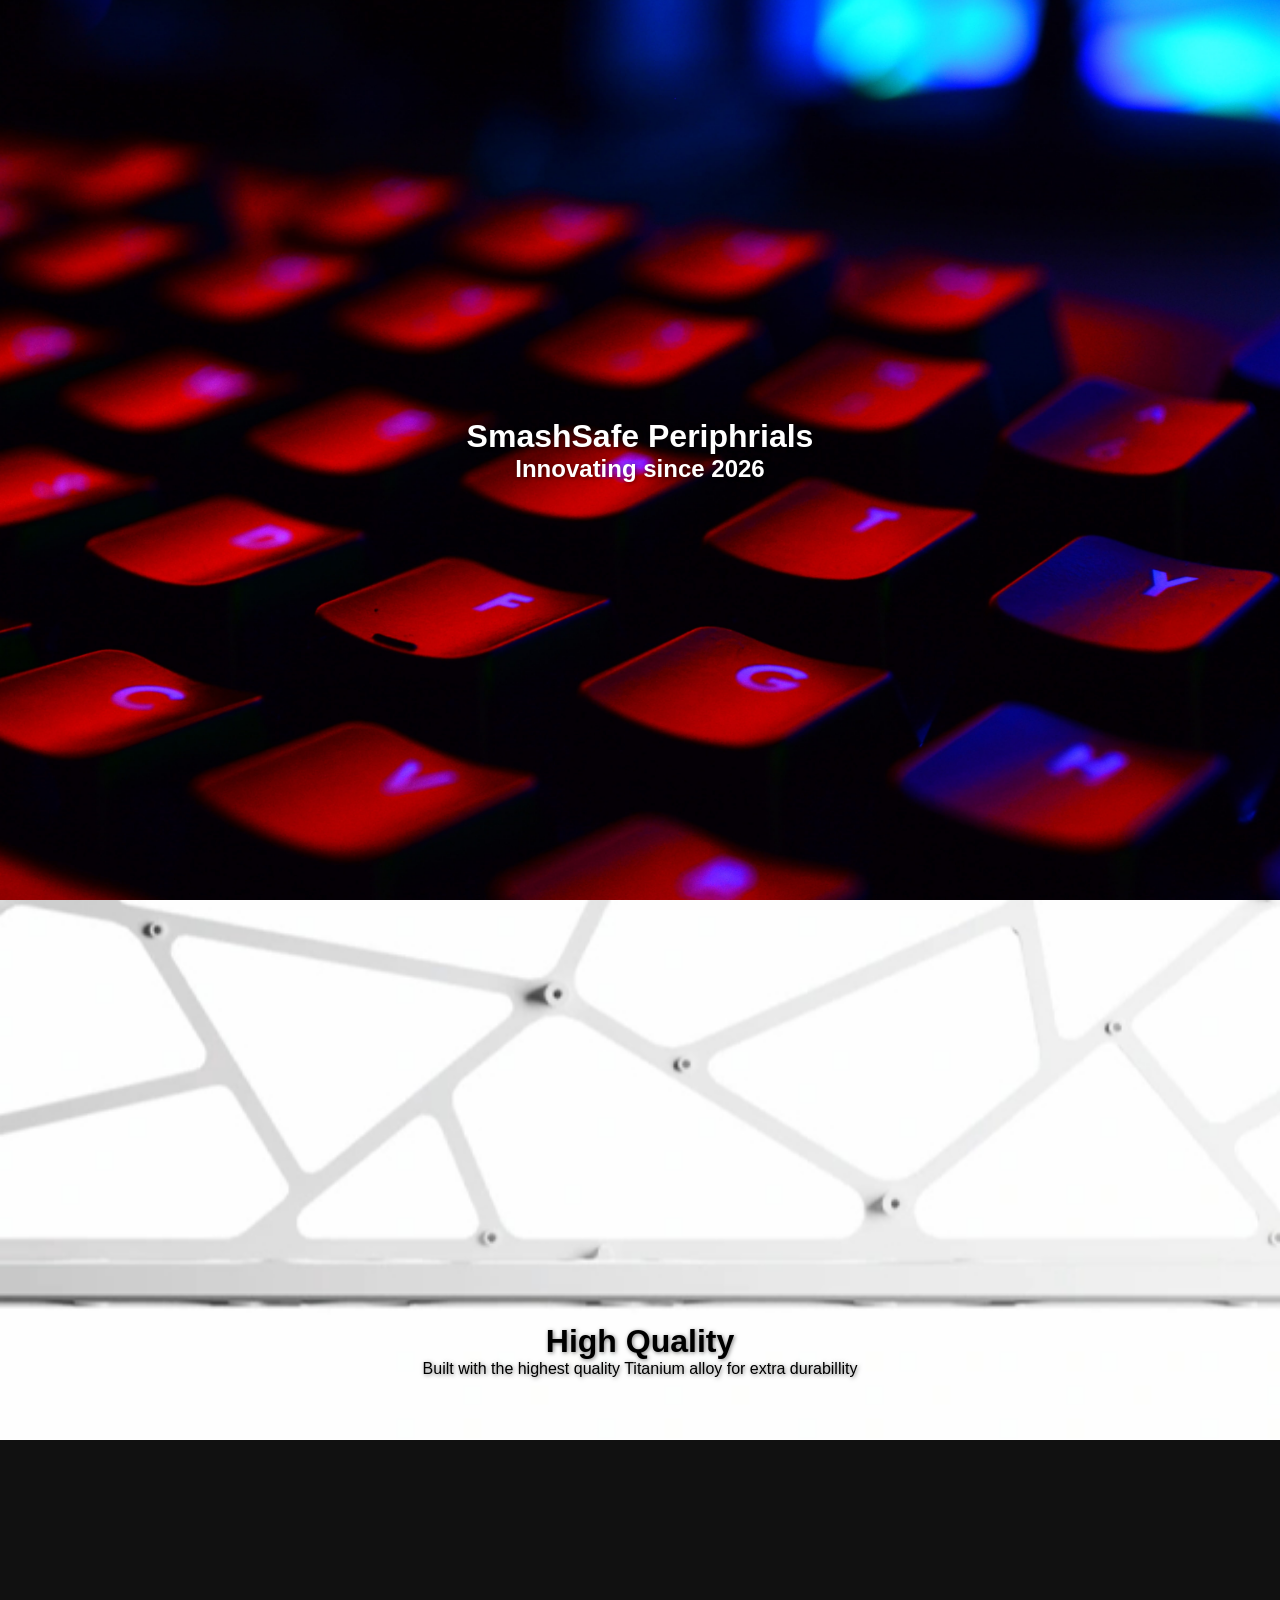
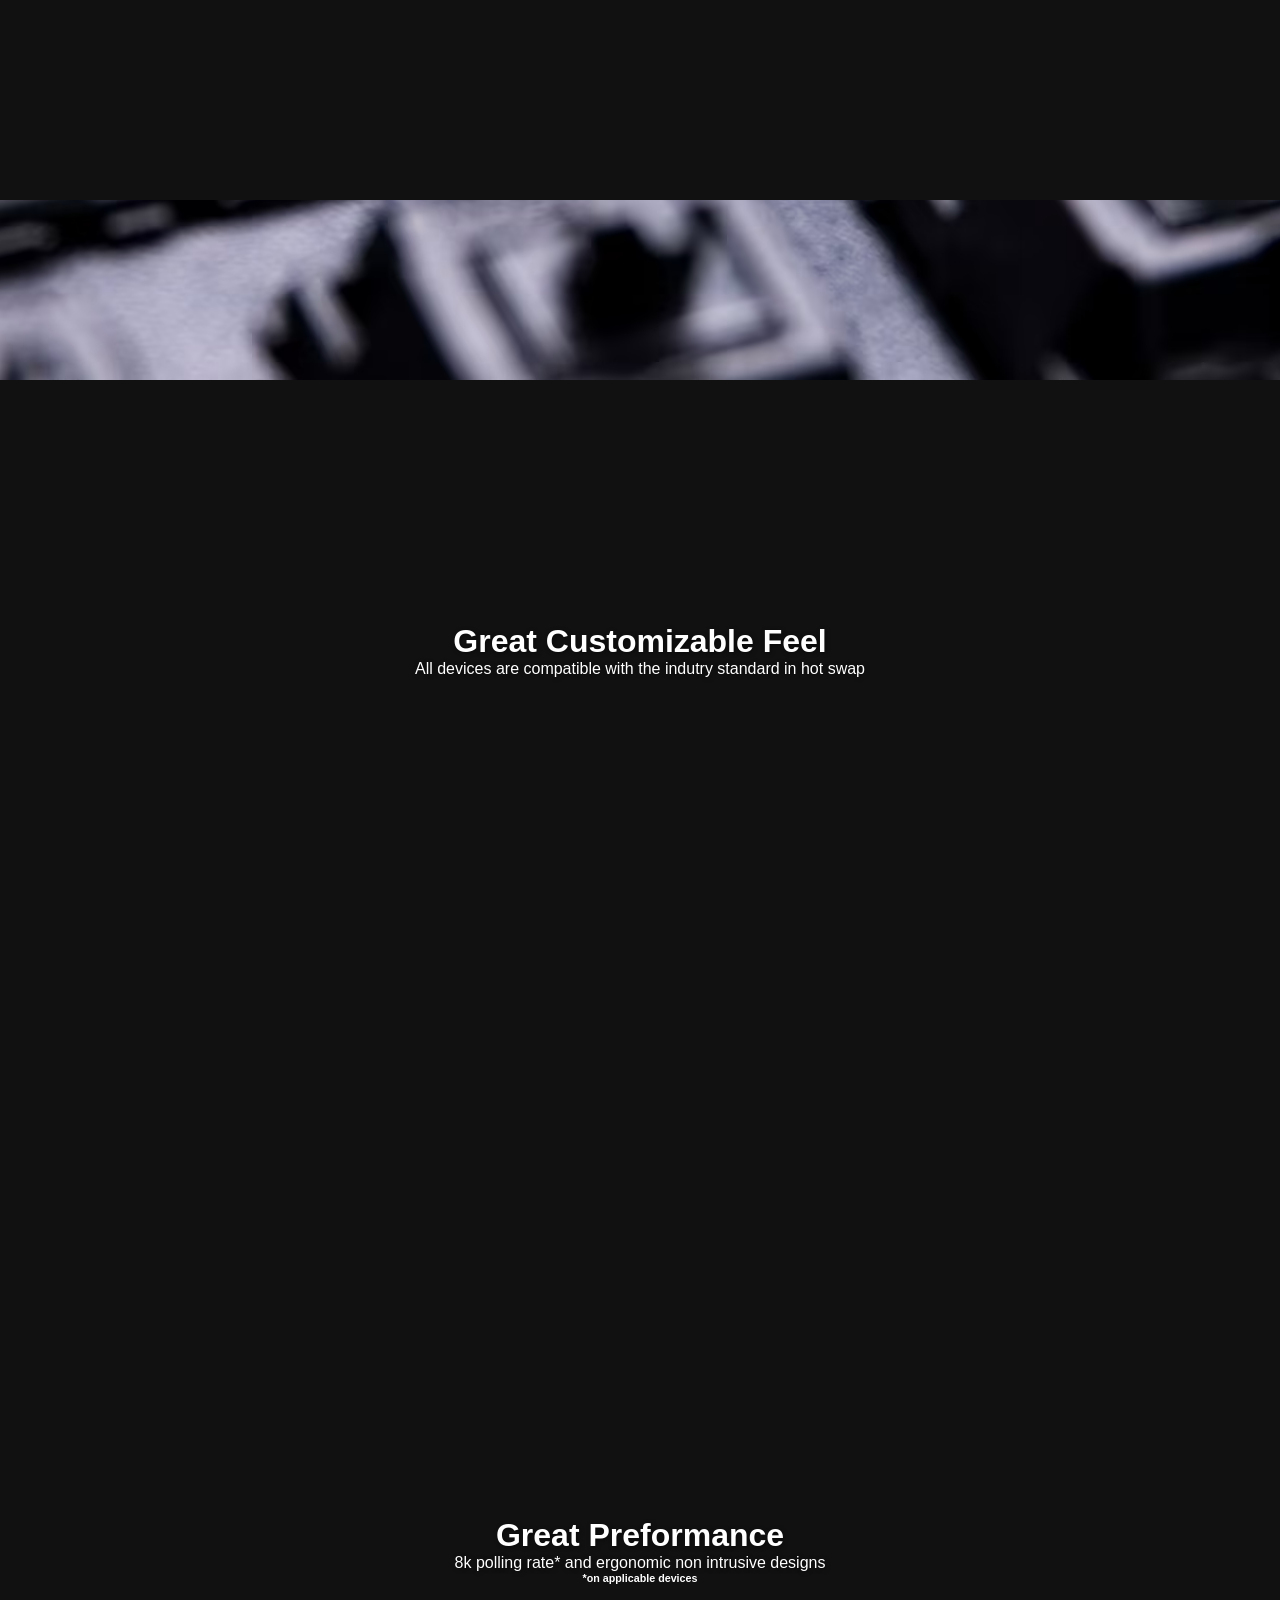
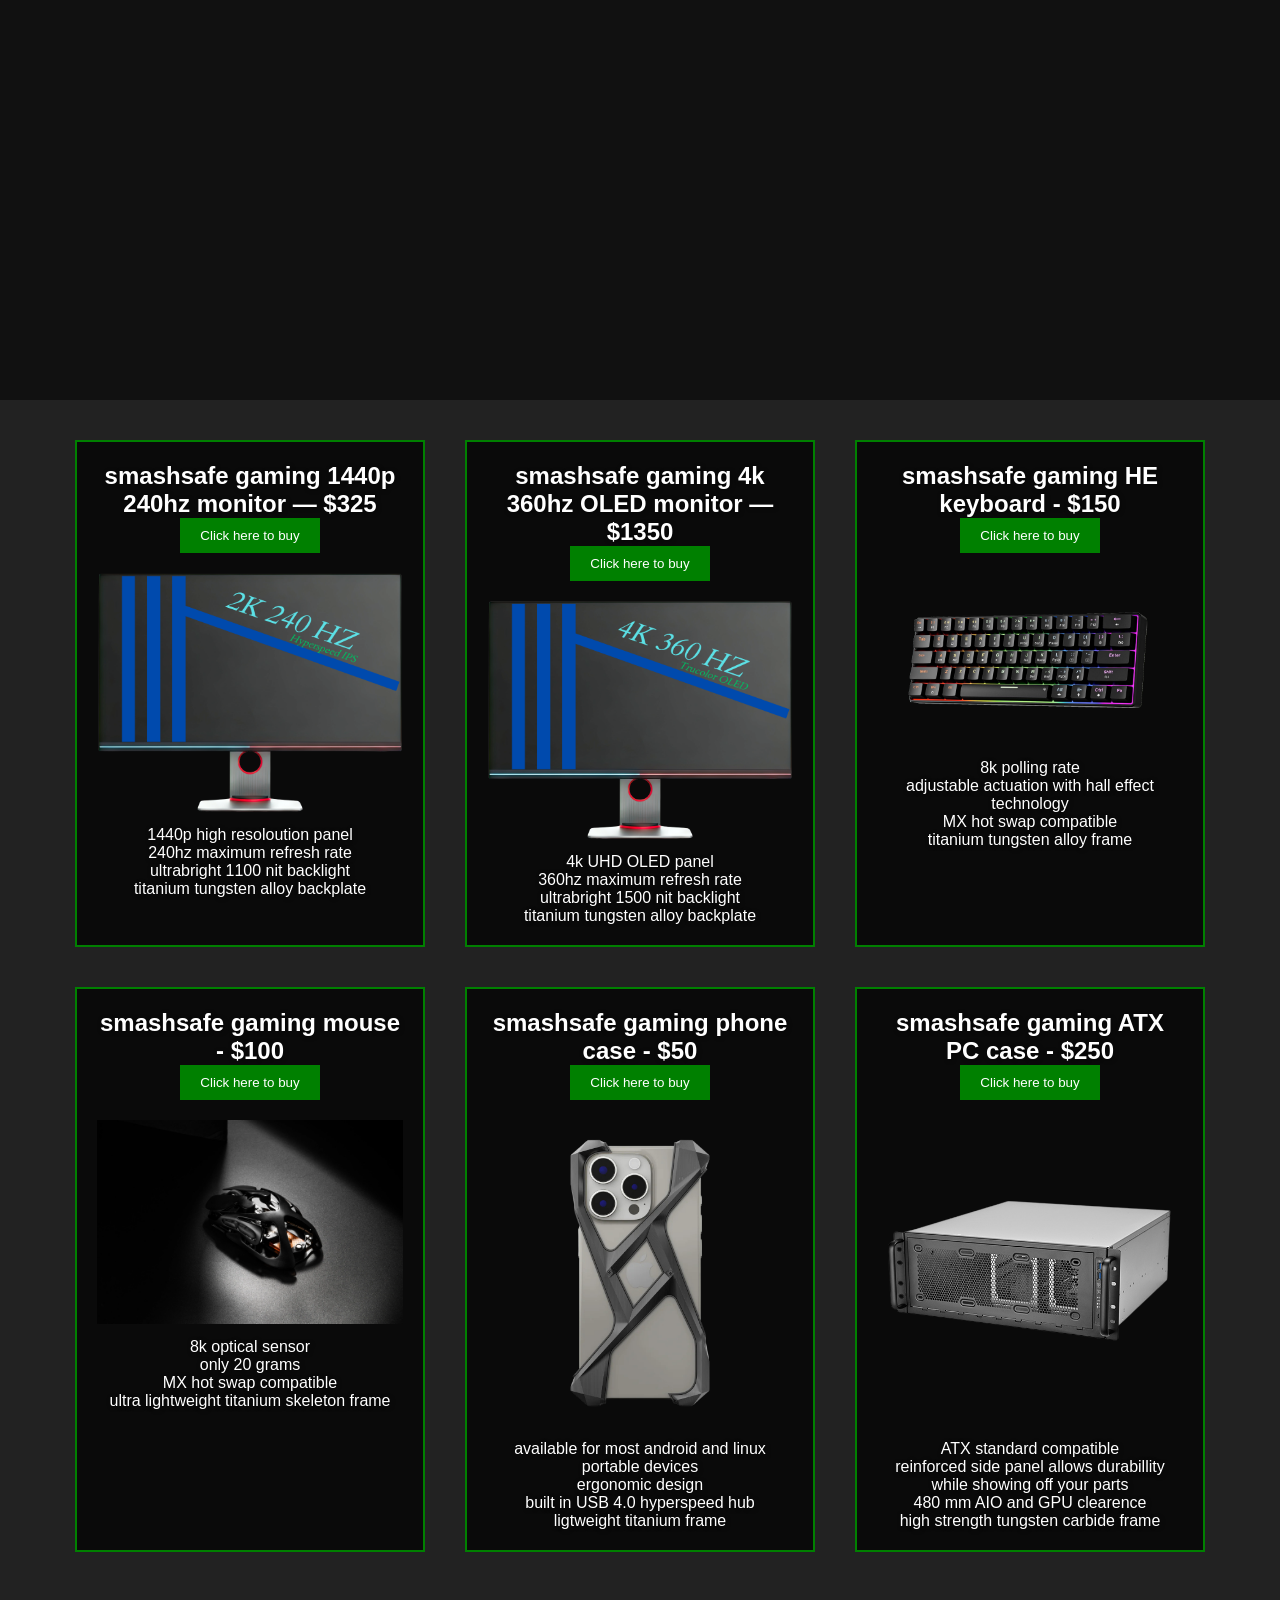
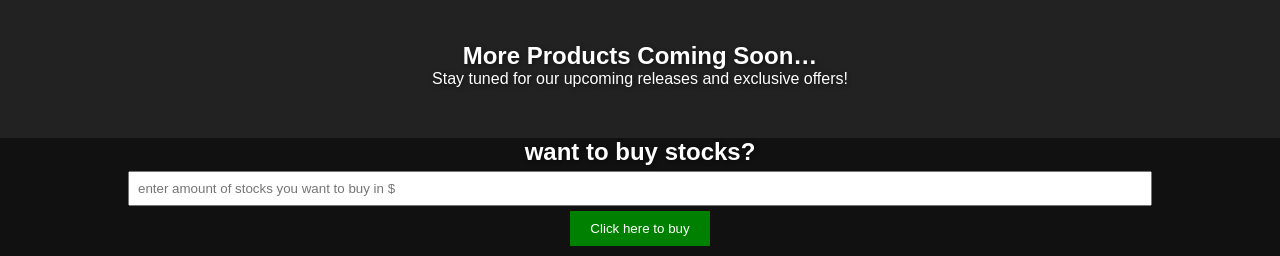
==== commit 6d6ef91f: "delete repetitive process of asking for address and credit card information on the product pages, as" ====
--- a/index.html
+++ b/index.html
@@ -36,8 +36,6 @@
       <a href="purchase.html?product=1440p-monitor&price=325">
        <button>Click here to buy</button>
     </a><br>
-    <input type="text" placeholder="Enter your address here"><br>
-    <input type="text" placeholder="Enter your credit card here"><br>
     <img src="e0f89d12-fa2e-4b6e-a934-bc57de005247 (1).png" alt="monitor">
     <p>
         1440p high resoloution panel<br>
@@ -52,8 +50,6 @@
     <a href="purchase.html?product=4k-oled&price=1350">
       <button>Click here to buy</button>
     </a><br>
-    <input type="text" placeholder="Enter your address here"><br>
-    <input type="text" placeholder="Enter your credit card here"><br>
     <img src="69695d6b-9a89-4113-b863-29df732ec796.png" alt="monitor">
     <p>
       4k UHD OLED panel<br>
@@ -68,8 +64,6 @@
     <a href="purchase.html?product=keyboard&price=150">
       <button>Click here to buy</button>
     </a><br>
-    <input type="text" placeholder="Enter your address here"><br>
-    <input type="text" placeholder="Enter your credit card here"><br>
     <img src="6575791d-fb83-4ca2-a5b5-edda501654f2.png" alt="keyboard">
     <p>
         8k polling rate<br>
@@ -84,8 +78,6 @@
     <a href="purchase.html?product=mouse&price=100">
       <button>Click here to buy</button>
     </a><br>
-    <input type="text" placeholder="Enter your address here"><br>
-    <input type="text" placeholder="Enter your credit card here"><br>
     <img src="am-infinity-mouse_7.webp" alt="mouse">
     <p>
         8k optical sensor<br>
@@ -100,8 +92,6 @@
     <a href="purchase.html?product=phone-case&price=50">
       <button>Click here to buy</button>
     </a><br>
-    <input type="text" placeholder="Enter your address here"><br>
-    <input type="text" placeholder="Enter your credit card here"><br>
     <img src="777d0276-b127-4242-a1ee-704e768fcf4b.png" alt="phone case">
     <p>
         available for most android and linux portable devices<br>
@@ -116,8 +106,6 @@
     <a href="purchase.html?product=pc-case&price=250">
       <button>Click here to buy</button>
     </a><br>
-    <input type="text" placeholder="Enter your address here"><br>
-    <input type="text" placeholder="Enter your credit card here"><br>
     <img src="8b530ed6-d1a0-4854-b948-4233c92fcc36.png" alt="pc case">
     <p>
         ATX standard compatible<br>
